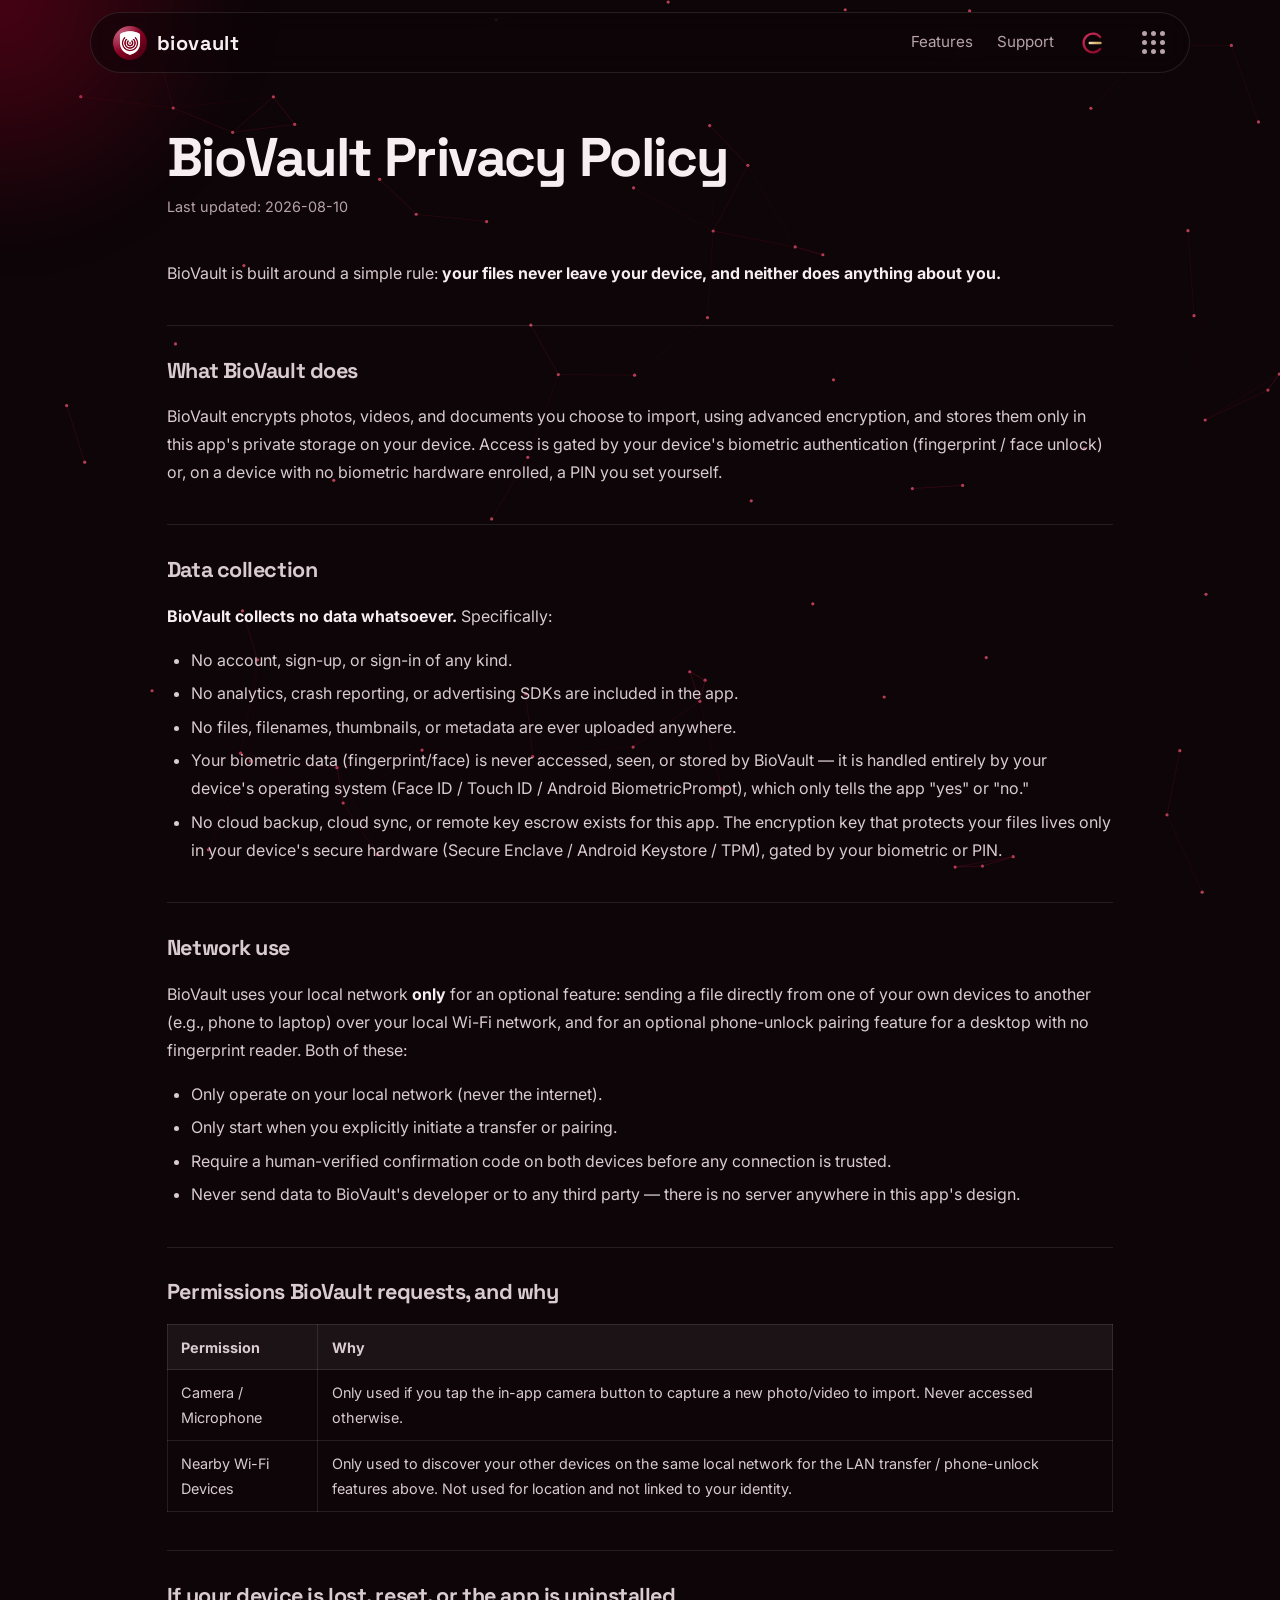
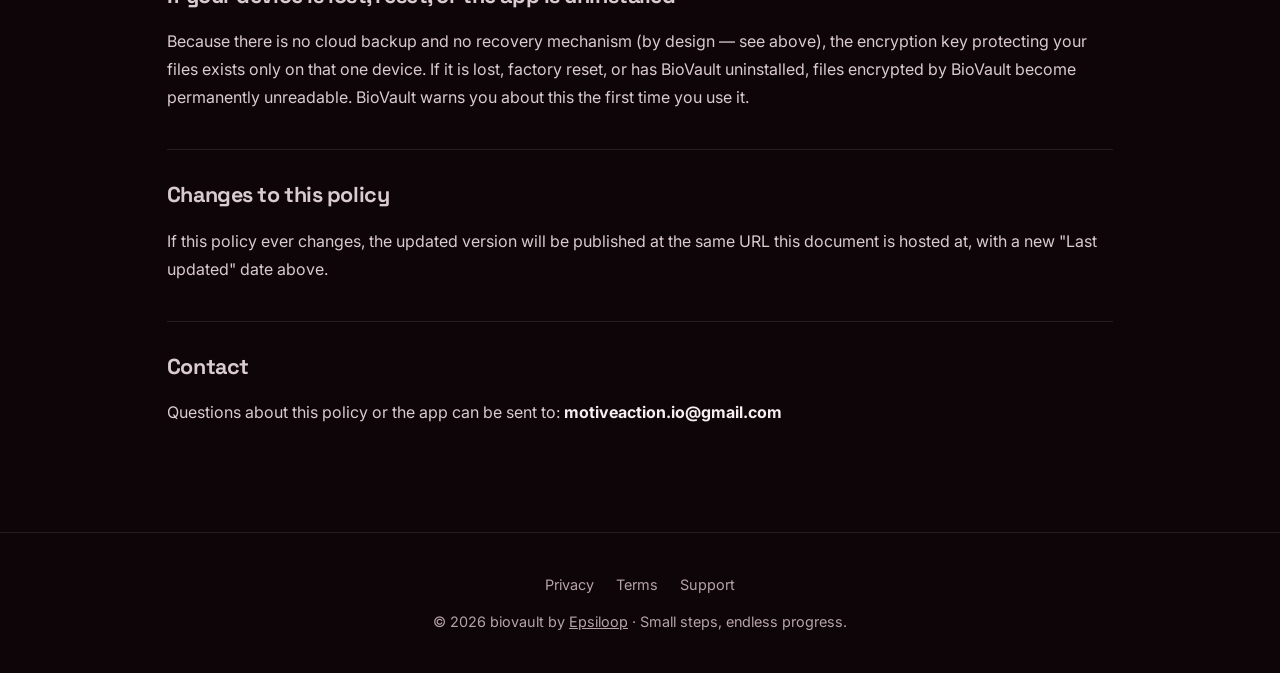
==== privacy.html @ 13a566d5 "add new project" ====
<!doctype html>
<html lang="en">
<head>
<meta charset="utf-8">
<meta name="viewport" content="width=device-width,initial-scale=1">
<title>Privacy Policy — BioVault</title>
<meta name="description" content="BioVault collects no data whatsoever.">
<meta name="theme-color" content="#800020">
<link rel="canonical" href="https://biovault.epsiloop.io/privacy.html">
<meta name="robots" content="index,follow,max-image-preview:large">
<meta property="og:type" content="website">
<meta property="og:site_name" content="BioVault">
<meta property="og:title" content="Privacy Policy — BioVault">
<meta property="og:description" content="BioVault collects no data whatsoever.">
<meta property="og:url" content="https://biovault.epsiloop.io/privacy.html">
<meta property="og:image" content="https://biovault.epsiloop.io/og-image.png">
<meta property="og:image:width" content="1200">
<meta property="og:image:height" content="630">
<meta property="og:locale" content="en_US">
<meta name="twitter:card" content="summary_large_image">
<meta name="twitter:title" content="Privacy Policy — BioVault">
<meta name="twitter:description" content="BioVault collects no data whatsoever.">
<meta name="twitter:image" content="https://biovault.epsiloop.io/og-image.png">
<link rel="manifest" href="site.webmanifest">
<link rel="icon" href="png/biovault-64.png" type="image/png">
<link rel="apple-touch-icon" href="png/biovault-180.png">
<link rel="preconnect" href="https://fonts.googleapis.com">
<link rel="preconnect" href="https://fonts.gstatic.com" crossorigin>
<link href="https://fonts.googleapis.com/css2?family=Space+Grotesk:wght@400;500;700&family=Inter:wght@400;500&display=swap" rel="stylesheet">
<link rel="stylesheet" href="style.css">
</head>
<body>
<canvas id="bg" aria-hidden="true"></canvas>
<div class="glow" aria-hidden="true"></div>

<header class="nav">
  <a class="brand" href="/"><img class="brand-ico" src="png/biovault-64.png" alt="" width="34" height="34"><span>biovault</span></a>
  <nav>
    <a href="/#features">Features</a><a href="support.html">Support</a>
    <a href="https://epsiloop.io" class="nav-logo" aria-label="Epsiloop"><img src="logo.svg" alt="Epsiloop" width="30" height="30"></a>
    <div class="apps">
      <button class="apps-btn" aria-label="Our projects" aria-haspopup="true" aria-expanded="false"><i></i><i></i><i></i><i></i><i></i><i></i><i></i><i></i><i></i></button>
      <div class="apps-menu" role="menu">
        <a href="https://motiveaction.epsiloop.io" role="menuitem"><img src="apps/motiveaction.png" alt="" width="56" height="56">Motiveaction</a>
        <a href="https://biovault.epsiloop.io" role="menuitem"><img src="apps/biovault.png" alt="" width="56" height="56">BioVault</a>
        <a href="https://fraym.epsiloop.io" role="menuitem"><img src="apps/fraym.png" alt="" width="56" height="56">Fraym</a>
      </div>
    </div>
  </nav>
</header>

<main class="legal">
  <h1 class="reveal">BioVault Privacy Policy</h1>
  <p class="meta reveal">Last updated: 2026-08-10</p>
  <div class="body">
<p>BioVault is built around a simple rule: <strong>your files never leave your device, and neither does anything about you.</strong></p>
<h2>What BioVault does</h2>
<p>BioVault encrypts photos, videos, and documents you choose to import, using advanced encryption, and stores them only in this app's private storage on your device. Access is gated by your device's biometric authentication (fingerprint / face unlock) or, on a device with no biometric hardware enrolled, a PIN you set yourself.</p>
<h2>Data collection</h2>
<p><strong>BioVault collects no data whatsoever.</strong> Specifically:</p>
<ul><li>No account, sign-up, or sign-in of any kind.</li><li>No analytics, crash reporting, or advertising SDKs are included in the app.</li><li>No files, filenames, thumbnails, or metadata are ever uploaded anywhere.</li><li>Your biometric data (fingerprint/face) is never accessed, seen, or stored by BioVault — it is handled entirely by your device's operating system (Face ID / Touch ID / Android BiometricPrompt), which only tells the app "yes" or "no."</li><li>No cloud backup, cloud sync, or remote key escrow exists for this app. The encryption key that protects your files lives only in your device's secure hardware (Secure Enclave / Android Keystore / TPM), gated by your biometric or PIN.</li></ul>
<h2>Network use</h2>
<p>BioVault uses your local network <strong>only</strong> for an optional feature: sending a file directly from one of your own devices to another (e.g., phone to laptop) over your local Wi-Fi network, and for an optional phone-unlock pairing feature for a desktop with no fingerprint reader. Both of these:</p>
<ul><li>Only operate on your local network (never the internet).</li><li>Only start when you explicitly initiate a transfer or pairing.</li><li>Require a human-verified confirmation code on both devices before any connection is trusted.</li><li>Never send data to BioVault's developer or to any third party — there is no server anywhere in this app's design.</li></ul>
<h2>Permissions BioVault requests, and why</h2>
<table><thead><tr><th>Permission</th><th>Why</th></tr></thead><tbody><tr><td>Camera / Microphone</td><td>Only used if you tap the in-app camera button to capture a new photo/video to import. Never accessed otherwise.</td></tr><tr><td>Nearby Wi-Fi Devices</td><td>Only used to discover your other devices on the same local network for the LAN transfer / phone-unlock features above. Not used for location and not linked to your identity.</td></tr></tbody></table>
<h2>If your device is lost, reset, or the app is uninstalled</h2>
<p>Because there is no cloud backup and no recovery mechanism (by design — see above), the encryption key protecting your files exists only on that one device. If it is lost, factory reset, or has BioVault uninstalled, files encrypted by BioVault become permanently unreadable. BioVault warns you about this the first time you use it.</p>
<h2>Changes to this policy</h2>
<p>If this policy ever changes, the updated version will be published at the same URL this document is hosted at, with a new "Last updated" date above.</p>
<h2>Contact</h2>
<p>Questions about this policy or the app can be sent to: <strong>motiveaction.io@gmail.com</strong></p>
  </div>
</main>

<footer>
  <div class="links"><a href="privacy.html">Privacy</a><a href="terms.html">Terms</a><a href="support.html">Support</a></div>
  © <span id="y"></span> biovault by <a href="https://epsiloop.io" style="color:inherit">Epsiloop</a> · Small steps, endless progress.
</footer>
<script src="script.js"></script>
</body>
</html>
---- style.css ----
:root{--bg:#0d0508;--burg:#800020;--burg-2:#a3153a;--pink:#ff5a7a;--text:#f6eef0;--mute:#b7a3a9;--card:rgba(255,255,255,.04);--line:rgba(255,255,255,.1)}
*{box-sizing:border-box;margin:0}
html{scroll-behavior:smooth}
body{background:var(--bg);color:var(--text);font:400 17px/1.6 Inter,system-ui,sans-serif;overflow-x:hidden}
#bg{position:fixed;inset:0;z-index:-2;width:100%;height:100%}
.glow{position:fixed;width:520px;height:520px;border-radius:50%;pointer-events:none;z-index:-1;left:0;top:0;
  background:radial-gradient(circle,rgba(128,0,32,.55),transparent 65%);transform:translate(-50%,-50%);filter:blur(30px)}
h1,h2,h3,.brand{font-family:"Space Grotesk",sans-serif}
.nav{position:fixed;top:12px;left:0;right:0;margin:0 auto;width:min(1100px,calc(100% - 24px));z-index:10;display:flex;justify-content:space-between;align-items:center;padding:8px 14px 8px 22px;
  backdrop-filter:blur(14px);background:rgba(13,5,8,.55);border:1px solid var(--line);border-radius:999px}
.brand{display:flex;align-items:center;gap:10px;color:var(--text);text-decoration:none;font-weight:700;font-size:1.25rem;letter-spacing:.02em}
.nav nav{display:flex;align-items:center;gap:24px}
.nav nav a{color:var(--mute);text-decoration:none;font-size:.95rem;transition:color .2s}
.nav nav a:hover{color:var(--text)}
.btn{display:inline-block;padding:14px 28px;border-radius:999px;background:linear-gradient(135deg,var(--burg-2),var(--burg));color:#fff!important;
  text-decoration:none;font-weight:500;box-shadow:0 8px 30px rgba(128,0,32,.45);transition:transform .2s,box-shadow .2s}
.btn:hover{transform:translateY(-2px);box-shadow:0 12px 40px rgba(163,21,58,.65)}
.btn.small{padding:8px 18px}
.btn.ghost{background:transparent;border:1px solid var(--line);box-shadow:none}
.btn.ghost:hover{border-color:var(--pink)}
.hero{min-height:100vh;display:flex;flex-direction:column;justify-content:center;padding:120px 6vw 60px;max-width:1100px;margin:auto}
.eyebrow{color:var(--pink);letter-spacing:.3em;text-transform:uppercase;font-size:.8rem;margin-bottom:20px}
h1{font-size:clamp(2.8rem,8vw,6.5rem);line-height:1.02;font-weight:700;letter-spacing:-.03em}
.grad{background:linear-gradient(100deg,var(--pink),var(--burg-2) 50%,#ffb3c1);background-size:200% auto;-webkit-background-clip:text;background-clip:text;color:transparent;animation:shine 6s linear infinite}
@keyframes shine{to{background-position:200% center}}
.lead{max-width:560px;color:var(--mute);margin:28px 0 36px;font-size:1.2rem}
.cta{display:flex;gap:14px;flex-wrap:wrap}
.dl-note{color:var(--mute);font-size:.85rem;margin-top:16px}
.scroll{position:absolute;bottom:28px;left:50%;width:22px;height:36px;border:2px solid var(--line);border-radius:12px}
.scroll::after{content:"";position:absolute;left:50%;top:6px;width:3px;height:7px;margin-left:-1.5px;background:var(--pink);border-radius:2px;animation:wheel 1.6s infinite}
@keyframes wheel{to{transform:translateY(12px);opacity:0}}
.section{max-width:1100px;margin:auto;padding:110px 6vw}
.section.center{text-align:center}
h2{font-size:clamp(1.8rem,4vw,3rem);letter-spacing:-.02em;margin-bottom:40px}
.cards{display:grid;grid-template-columns:repeat(auto-fit,minmax(280px,1fr));gap:24px}
.card{position:relative;display:block;padding:34px;border-radius:24px;border:1px solid var(--line);background:var(--card);backdrop-filter:blur(10px);
  color:var(--text);text-decoration:none;transition:border-color .3s,transform .15s ease-out;transform-style:preserve-3d;overflow:hidden}
.card::before{content:"";position:absolute;inset:0;background:radial-gradient(300px circle at var(--mx,50%) var(--my,0%),rgba(255,90,122,.18),transparent 70%);opacity:0;transition:opacity .3s}
.card:hover{border-color:var(--burg-2)}.card:hover::before{opacity:1}
.tag{font-size:.75rem;color:var(--pink);letter-spacing:.08em}
.card h3{font-size:1.9rem;margin:10px 0}
.card p{color:var(--mute)}
.arrow{display:inline-block;margin-top:22px;color:var(--pink)}
.about{font-size:1.35rem;max-width:760px;color:var(--mute)}
.about em{color:var(--text);font-style:normal;border-bottom:2px solid var(--burg-2)}
.stats{display:grid;grid-template-columns:repeat(auto-fit,minmax(200px,1fr));gap:24px;margin-top:60px}
.stats b{display:block;font:700 3.2rem "Space Grotesk",sans-serif;color:var(--pink)}
.stats small{color:var(--mute)}
footer{text-align:center;color:var(--mute);padding:40px 20px;border-top:1px solid var(--line);font-size:.9rem}
.reveal{opacity:0;transform:translateY(30px);transition:opacity .8s,transform .8s}
.reveal.in{opacity:1;transform:none}
@media(max-width:600px){.nav nav>a:not(.btn){display:none}.scroll{display:none}}
@media(prefers-reduced-motion:reduce){*{animation:none!important;transition:none!important}.reveal{opacity:1;transform:none}}

/* --- product sub-site additions --- */
.nav nav a.active{color:var(--text)}
.hero.compact{min-height:78vh}
.hero h1.product{font-size:clamp(2.6rem,7vw,5.2rem)}
.feat{display:block;cursor:default}
.feat .ico{display:grid;place-items:center;width:56px;height:56px;border-radius:16px;margin-bottom:16px;background:linear-gradient(135deg,rgba(255,90,122,.16),rgba(128,0,32,.28));border:1px solid rgba(255,90,122,.28);box-shadow:0 8px 24px rgba(128,0,32,.35),inset 0 1px 0 rgba(255,255,255,.1);transition:transform .25s}
.feat .ico svg{width:30px;height:30px}
.feat:hover .ico{transform:translateY(-3px) scale(1.06)}
.feat h3{font-size:1.25rem;margin:0 0 8px}
.feat p{color:var(--mute);font-size:.98rem}
.legal{max-width:1100px;margin:auto;padding:130px 6vw 90px}
.legal h1{font-size:clamp(2.2rem,5vw,3.4rem);margin-bottom:10px}
.legal .meta{color:var(--mute);font-size:.9rem;margin-bottom:40px}
.legal .body{color:#d9cbcf;font-size:1rem;line-height:1.75}
.legal .body p{margin-bottom:1rem}
.legal .body h2{font-size:1.35rem;margin:2.4rem 0 .8rem;padding-top:1.6rem;border-top:1px solid var(--line)}
.legal .body h3{font-size:1.08rem;font-family:"Space Grotesk",sans-serif;margin:1.5rem 0 .5rem;color:var(--text)}
.legal .body ul,.legal .body ol{padding-left:1.5rem;margin-bottom:1rem}
.legal .body li{margin-bottom:.35rem}
.legal .body a{color:var(--pink)}
.legal .body strong{color:var(--text)}
.legal .body code{background:var(--card);border:1px solid var(--line);border-radius:6px;padding:1px 6px;font-size:.9em}
.legal .body address{font-style:normal;background:var(--card);border:1px solid var(--line);border-radius:14px;padding:1rem 1.25rem;margin-bottom:1rem;line-height:1.9}
.legal .body table{width:100%;border-collapse:collapse;margin-bottom:1.25rem;font-size:.9rem;display:block;overflow-x:auto}
.legal .body th{text-align:left;background:rgba(255,255,255,.06);padding:.6rem .85rem;border:1px solid var(--line)}
.legal .body td{padding:.6rem .85rem;border:1px solid var(--line);vertical-align:top}
.del-form{margin:2rem 0;padding:1.5rem;border:1px solid var(--line);border-radius:20px;background:var(--card)}
.del-form label{display:block;font-size:.8rem;color:var(--mute);margin-bottom:6px}
.del-form input{width:100%;margin-bottom:16px;padding:12px 14px;border-radius:12px;border:1px solid var(--line);background:rgba(255,255,255,.05);color:var(--text);font:inherit}
.del-form input:focus{outline:none;border-color:var(--pink)}
.del-form button{border:0;cursor:pointer;padding:12px 24px;border-radius:999px;background:#c62839;color:#fff;font:500 1rem Inter,sans-serif}
.del-form button:hover{background:#e0303f}
footer .links{display:flex;gap:22px;justify-content:center;flex-wrap:wrap;margin-bottom:14px}
footer .links a{color:var(--mute);text-decoration:none}
footer .links a:hover{color:var(--pink)}

/* --- BioVault app icon --- */
.brand-ico{border-radius:50%}
.hero-ico{width:88px;height:88px;border-radius:50%;margin-bottom:22px;box-shadow:0 10px 40px rgba(124,58,237,.45)}

/* --- apps menu + product icons --- */
.apps{position:relative}
.apps-btn{display:grid;grid-template-columns:repeat(3,5px);gap:4px;padding:10px;border-radius:50%;border:0;background:transparent;cursor:pointer;transition:background .2s}
.apps-btn:hover,.apps-btn[aria-expanded=true]{background:rgba(255,255,255,.08)}
.apps-btn i{width:5px;height:5px;border-radius:50%;background:var(--mute)}
.apps-menu{position:absolute;right:0;top:calc(100% + 14px);width:280px;padding:16px;border-radius:20px;border:1px solid var(--line);
  background:rgba(20,8,12,.96);backdrop-filter:blur(14px);box-shadow:0 20px 60px rgba(0,0,0,.6);
  display:none;grid-template-columns:repeat(2,1fr);gap:6px}
.apps-menu.open{display:grid}
.apps-menu a{display:flex;flex-direction:column;align-items:center;gap:8px;padding:14px 8px;border-radius:14px;color:var(--text)!important;text-decoration:none;font-size:.9rem;transition:background .2s}
.apps-menu a:hover{background:rgba(255,255,255,.07)}
.apps-menu img,.card .app-ico{width:56px;height:56px;border-radius:50%;display:block}
.nav-logo{display:flex;align-items:center}.nav-logo img{display:block}
@media(max-width:600px){
  .nav{padding:6px 10px 6px 16px;top:8px;width:calc(100% - 16px)}
  .nav nav{gap:10px}
  .nav nav>a.nav-logo{display:flex}
  .apps{position:static}
  .apps-menu{position:absolute;left:0;right:0;width:auto;top:calc(100% + 8px)}
}

.feat h3 .soon{display:inline-block;margin-left:8px;padding:2px 10px;border-radius:999px;font:600 .68rem Inter,sans-serif;font-style:normal;letter-spacing:.08em;text-transform:uppercase;vertical-align:middle;color:var(--pink);border:1px solid rgba(255,90,122,.4);background:rgba(255,90,122,.1)}
.feat.small p{font-size:.88rem}

.store{display:inline-flex;align-items:center;gap:12px;padding:10px 22px 10px 18px;border-radius:14px;color:#fff!important;text-decoration:none;
  background:linear-gradient(160deg,rgba(255,255,255,.1),rgba(255,255,255,.03)),#150a0e;border:1px solid rgba(255,255,255,.16);
  box-shadow:0 8px 24px rgba(0,0,0,.4),inset 0 1px 0 rgba(255,255,255,.12);backdrop-filter:blur(10px);transition:transform .2s,border-color .2s,box-shadow .2s}
.store:hover{transform:translateY(-2px);border-color:var(--pink);box-shadow:0 12px 32px rgba(163,21,58,.5),inset 0 1px 0 rgba(255,255,255,.18)}
.store svg{width:28px;height:28px;flex:none}
.store span{display:flex;flex-direction:column;text-align:left;line-height:1.1}
.store small{font-size:.68rem;opacity:.7;letter-spacing:.02em}
.store b{font-size:1.1rem;font-weight:600}


/* --- download buttons: fixed-size button; version list drops down as an overlay (no layout shift) --- */
.cta{align-items:flex-start}
.dl{position:relative;width:230px;color:#fff;cursor:pointer;outline:none;z-index:1}
.dl:hover,.dl:focus-within,.dl.open{z-index:20}
.dl-head{position:relative;display:flex;align-items:center;gap:12px;padding:12px 16px 12px 18px;border-radius:16px;
  background:linear-gradient(160deg,rgba(255,255,255,.1),rgba(255,255,255,.03)),#150a0e;border:1px solid rgba(255,255,255,.16);
  box-shadow:0 8px 24px rgba(0,0,0,.4),inset 0 1px 0 rgba(255,255,255,.12);backdrop-filter:blur(10px);
  transition:border-color .3s,box-shadow .4s,border-radius .3s .1s}
.dl:hover .dl-head,.dl:focus-within .dl-head,.dl.open .dl-head{border-color:var(--pink);border-radius:16px 16px 0 0;transition-delay:0s;
  box-shadow:0 12px 30px rgba(163,21,58,.45),inset 0 1px 0 rgba(255,255,255,.18)}
.dl-head>svg{width:28px;height:28px;flex:none;transition:transform .4s cubic-bezier(.2,.8,.2,1)}
.dl-head>span{display:flex;flex-direction:column;line-height:1.1;flex:1}
.dl-head small{font-size:.68rem;opacity:.7}
.dl-head b{font-size:1.1rem;font-weight:600}
.chev{width:8px;height:8px;border-right:2px solid var(--mute);border-bottom:2px solid var(--mute);transform:translateY(-2px) rotate(45deg);transition:transform .4s cubic-bezier(.2,.8,.2,1),border-color .3s}
.dl:hover .chev,.dl:focus-within .chev,.dl.open .chev{transform:translateY(2px) rotate(225deg);border-color:var(--pink)}
.dl:hover .dl-head>svg,.dl:focus-within .dl-head>svg,.dl.open .dl-head>svg{transform:translateY(-2px) scale(1.1)}
.dl-opts{position:absolute;left:0;right:0;top:100%;display:grid;grid-template-rows:0fr;pointer-events:none;
  background:#150a0e;border-radius:0 0 16px 16px;box-shadow:0 24px 50px rgba(0,0,0,.6);transition:grid-template-rows .45s cubic-bezier(.2,.8,.2,1)}
.dl:hover .dl-opts,.dl:focus-within .dl-opts,.dl.open .dl-opts{grid-template-rows:1fr;pointer-events:auto}
.dl-opts>div{min-height:0;overflow:hidden;padding:0 10px;display:flex;flex-direction:column;gap:6px;border:1px solid transparent;border-top:0;border-radius:0 0 16px 16px;
  transition:padding .45s,border-color .3s}
.dl:hover .dl-opts>div,.dl:focus-within .dl-opts>div,.dl.open .dl-opts>div{padding:10px 10px 12px;border-color:var(--pink)}
.dl-opts a{display:flex;align-items:center;gap:10px;padding:10px 12px;border-radius:12px;color:var(--text)!important;text-decoration:none;
  background:rgba(255,255,255,.05);opacity:0;transform:translateY(-8px);transition:opacity .35s,transform .35s,background .2s}
.dl:hover .dl-opts a,.dl:focus-within .dl-opts a,.dl.open .dl-opts a{opacity:1;transform:none}
.dl:hover .dl-opts a:nth-child(2),.dl:focus-within .dl-opts a:nth-child(2),.dl.open .dl-opts a:nth-child(2){transition-delay:.07s}
.dl-opts a:hover,.dl-opts a:focus-visible{background:linear-gradient(135deg,var(--burg-2),var(--burg));outline:none}
.dl-opts a span{display:flex;flex-direction:column;flex:1;line-height:1.2}
.dl-opts a b{font-size:.95rem;font-weight:600}
.dl-opts a small{font-size:.7rem;opacity:.65}
.dl-opts a em{font-style:normal;font-size:.72rem;opacity:.65}
.dl-opts a svg{width:18px;height:18px;flex:none;transition:transform .25s}
.dl-opts a:hover svg{transform:translateY(2px)}
@media(max-width:600px){.dl{width:100%}}
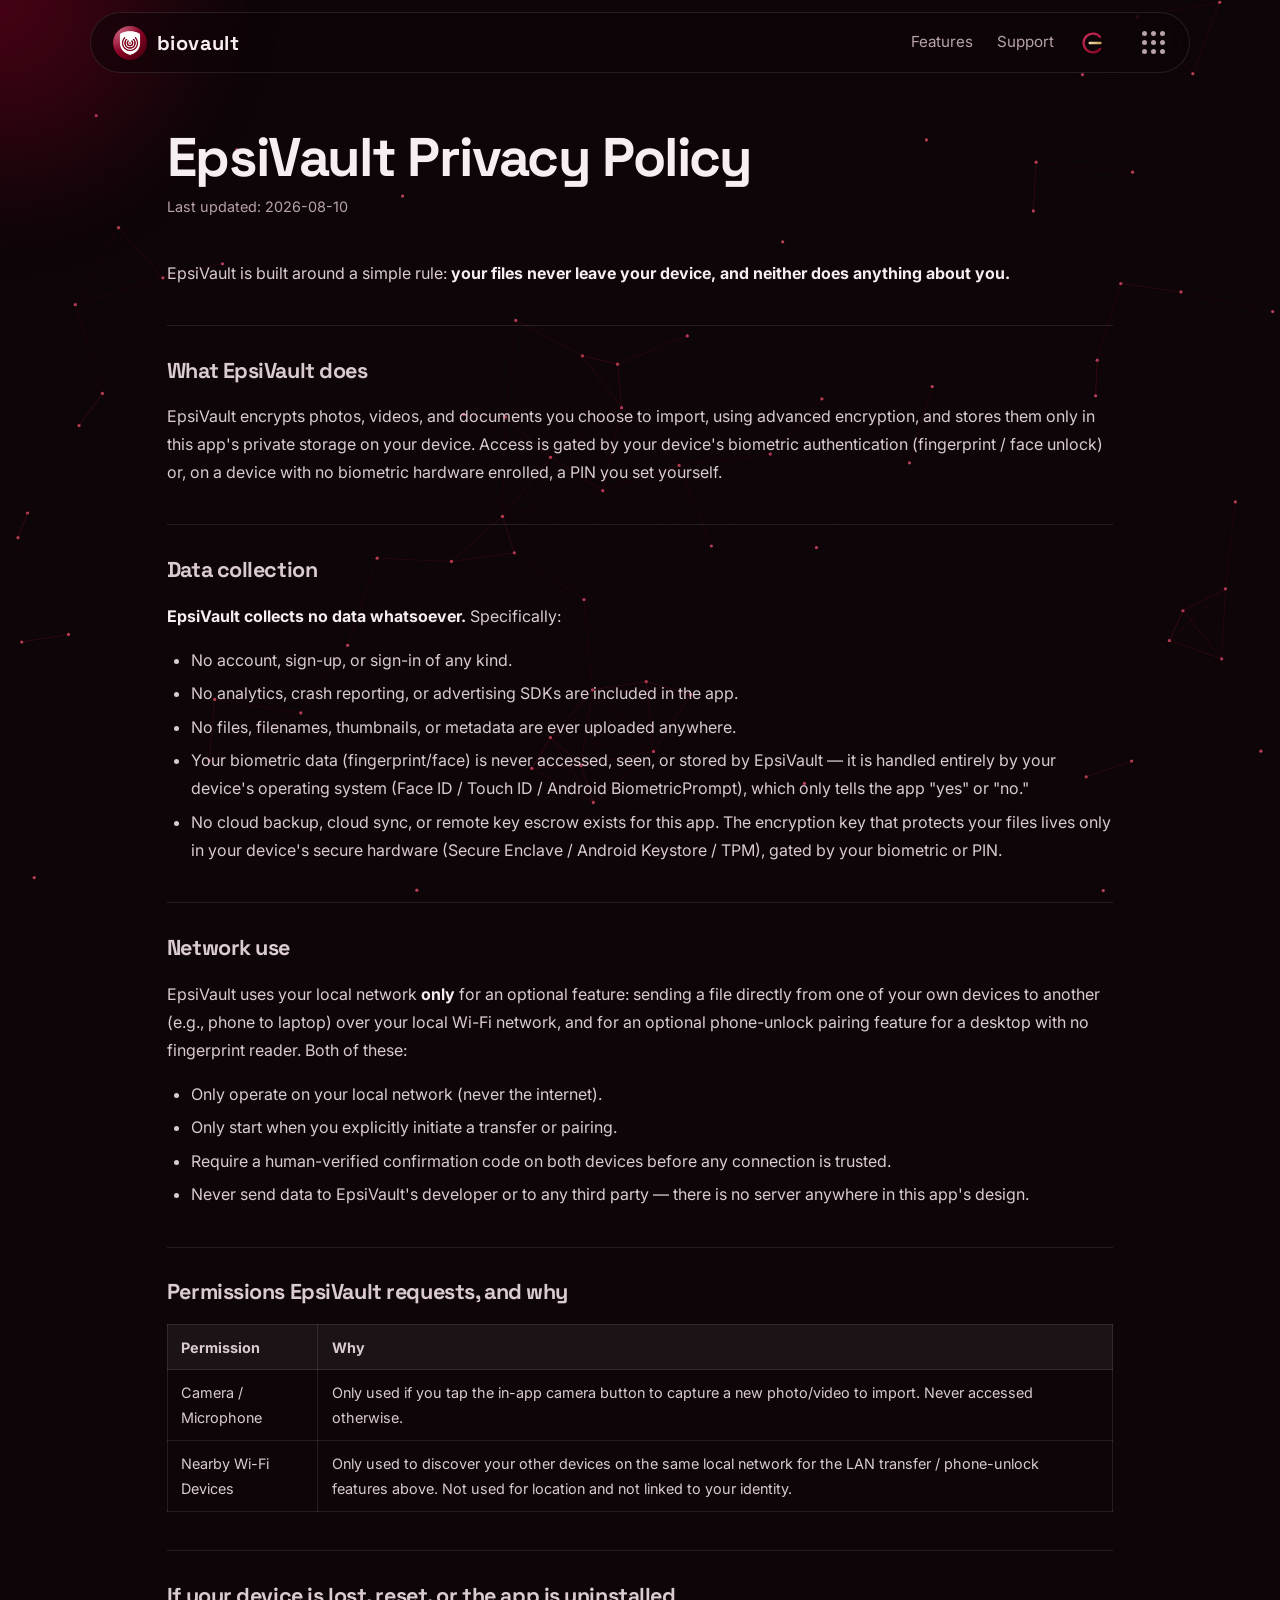
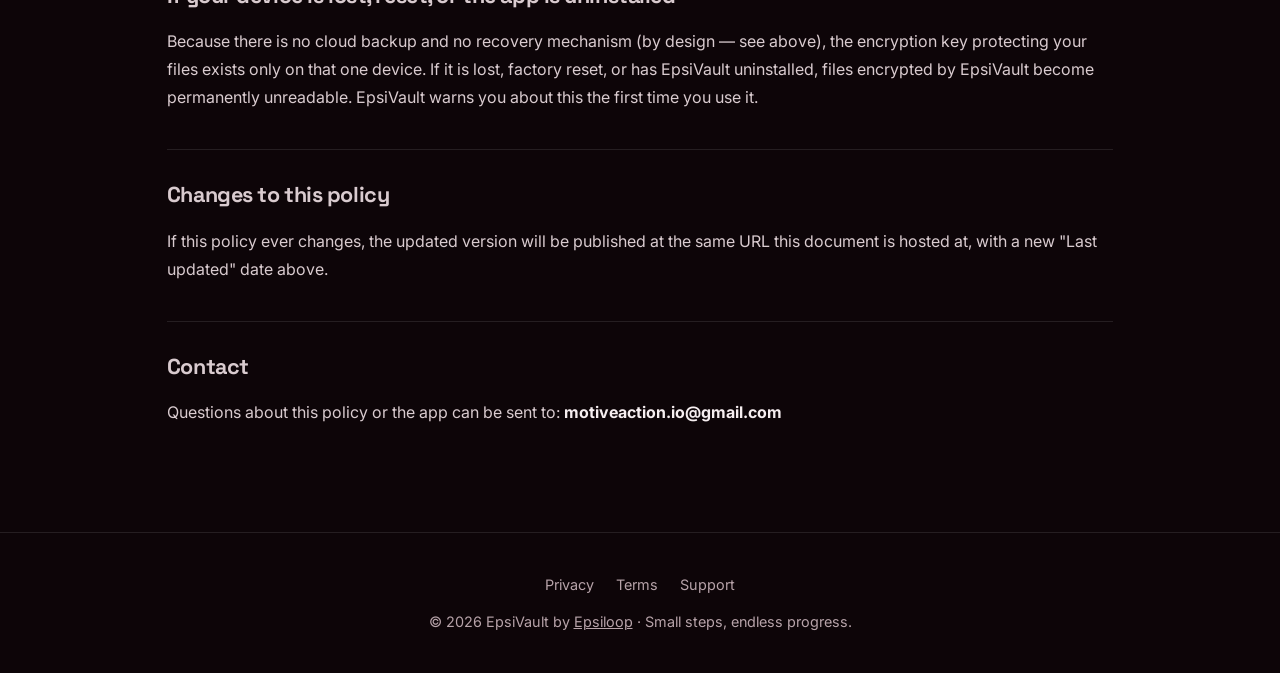
==== commit 0a682d3d: "renmae project" ====
--- a/privacy.html
+++ b/privacy.html
@@ -3,23 +3,23 @@
 <head>
 <meta charset="utf-8">
 <meta name="viewport" content="width=device-width,initial-scale=1">
-<title>Privacy Policy — BioVault</title>
-<meta name="description" content="BioVault collects no data whatsoever.">
+<title>Privacy Policy — EpsiVault</title>
+<meta name="description" content="EpsiVault collects no data whatsoever.">
 <meta name="theme-color" content="#800020">
 <link rel="canonical" href="https://biovault.epsiloop.io/privacy.html">
 <meta name="robots" content="index,follow,max-image-preview:large">
 <meta property="og:type" content="website">
-<meta property="og:site_name" content="BioVault">
-<meta property="og:title" content="Privacy Policy — BioVault">
-<meta property="og:description" content="BioVault collects no data whatsoever.">
+<meta property="og:site_name" content="EpsiVault">
+<meta property="og:title" content="Privacy Policy — EpsiVault">
+<meta property="og:description" content="EpsiVault collects no data whatsoever.">
 <meta property="og:url" content="https://biovault.epsiloop.io/privacy.html">
 <meta property="og:image" content="https://biovault.epsiloop.io/og-image.png">
 <meta property="og:image:width" content="1200">
 <meta property="og:image:height" content="630">
 <meta property="og:locale" content="en_US">
 <meta name="twitter:card" content="summary_large_image">
-<meta name="twitter:title" content="Privacy Policy — BioVault">
-<meta name="twitter:description" content="BioVault collects no data whatsoever.">
+<meta name="twitter:title" content="Privacy Policy — EpsiVault">
+<meta name="twitter:description" content="EpsiVault collects no data whatsoever.">
 <meta name="twitter:image" content="https://biovault.epsiloop.io/og-image.png">
 <link rel="manifest" href="site.webmanifest">
 <link rel="icon" href="png/biovault-64.png" type="image/png">
@@ -42,7 +42,7 @@
       <button class="apps-btn" aria-label="Our projects" aria-haspopup="true" aria-expanded="false"><i></i><i></i><i></i><i></i><i></i><i></i><i></i><i></i><i></i></button>
       <div class="apps-menu" role="menu">
         <a href="https://motiveaction.epsiloop.io" role="menuitem"><img src="apps/motiveaction.png" alt="" width="56" height="56">Motiveaction</a>
-        <a href="https://biovault.epsiloop.io" role="menuitem"><img src="apps/biovault.png" alt="" width="56" height="56">BioVault</a>
+        <a href="https://biovault.epsiloop.io" role="menuitem"><img src="apps/biovault.png" alt="" width="56" height="56">EpsiVault</a>
         <a href="https://fraym.epsiloop.io" role="menuitem"><img src="apps/fraym.png" alt="" width="56" height="56">Fraym</a>
       </div>
     </div>
@@ -50,22 +50,22 @@
 </header>
 
 <main class="legal">
-  <h1 class="reveal">BioVault Privacy Policy</h1>
+  <h1 class="reveal">EpsiVault Privacy Policy</h1>
   <p class="meta reveal">Last updated: 2026-08-10</p>
   <div class="body">
-<p>BioVault is built around a simple rule: <strong>your files never leave your device, and neither does anything about you.</strong></p>
-<h2>What BioVault does</h2>
-<p>BioVault encrypts photos, videos, and documents you choose to import, using advanced encryption, and stores them only in this app's private storage on your device. Access is gated by your device's biometric authentication (fingerprint / face unlock) or, on a device with no biometric hardware enrolled, a PIN you set yourself.</p>
+<p>EpsiVault is built around a simple rule: <strong>your files never leave your device, and neither does anything about you.</strong></p>
+<h2>What EpsiVault does</h2>
+<p>EpsiVault encrypts photos, videos, and documents you choose to import, using advanced encryption, and stores them only in this app's private storage on your device. Access is gated by your device's biometric authentication (fingerprint / face unlock) or, on a device with no biometric hardware enrolled, a PIN you set yourself.</p>
 <h2>Data collection</h2>
-<p><strong>BioVault collects no data whatsoever.</strong> Specifically:</p>
-<ul><li>No account, sign-up, or sign-in of any kind.</li><li>No analytics, crash reporting, or advertising SDKs are included in the app.</li><li>No files, filenames, thumbnails, or metadata are ever uploaded anywhere.</li><li>Your biometric data (fingerprint/face) is never accessed, seen, or stored by BioVault — it is handled entirely by your device's operating system (Face ID / Touch ID / Android BiometricPrompt), which only tells the app "yes" or "no."</li><li>No cloud backup, cloud sync, or remote key escrow exists for this app. The encryption key that protects your files lives only in your device's secure hardware (Secure Enclave / Android Keystore / TPM), gated by your biometric or PIN.</li></ul>
+<p><strong>EpsiVault collects no data whatsoever.</strong> Specifically:</p>
+<ul><li>No account, sign-up, or sign-in of any kind.</li><li>No analytics, crash reporting, or advertising SDKs are included in the app.</li><li>No files, filenames, thumbnails, or metadata are ever uploaded anywhere.</li><li>Your biometric data (fingerprint/face) is never accessed, seen, or stored by EpsiVault — it is handled entirely by your device's operating system (Face ID / Touch ID / Android BiometricPrompt), which only tells the app "yes" or "no."</li><li>No cloud backup, cloud sync, or remote key escrow exists for this app. The encryption key that protects your files lives only in your device's secure hardware (Secure Enclave / Android Keystore / TPM), gated by your biometric or PIN.</li></ul>
 <h2>Network use</h2>
-<p>BioVault uses your local network <strong>only</strong> for an optional feature: sending a file directly from one of your own devices to another (e.g., phone to laptop) over your local Wi-Fi network, and for an optional phone-unlock pairing feature for a desktop with no fingerprint reader. Both of these:</p>
-<ul><li>Only operate on your local network (never the internet).</li><li>Only start when you explicitly initiate a transfer or pairing.</li><li>Require a human-verified confirmation code on both devices before any connection is trusted.</li><li>Never send data to BioVault's developer or to any third party — there is no server anywhere in this app's design.</li></ul>
-<h2>Permissions BioVault requests, and why</h2>
+<p>EpsiVault uses your local network <strong>only</strong> for an optional feature: sending a file directly from one of your own devices to another (e.g., phone to laptop) over your local Wi-Fi network, and for an optional phone-unlock pairing feature for a desktop with no fingerprint reader. Both of these:</p>
+<ul><li>Only operate on your local network (never the internet).</li><li>Only start when you explicitly initiate a transfer or pairing.</li><li>Require a human-verified confirmation code on both devices before any connection is trusted.</li><li>Never send data to EpsiVault's developer or to any third party — there is no server anywhere in this app's design.</li></ul>
+<h2>Permissions EpsiVault requests, and why</h2>
 <table><thead><tr><th>Permission</th><th>Why</th></tr></thead><tbody><tr><td>Camera / Microphone</td><td>Only used if you tap the in-app camera button to capture a new photo/video to import. Never accessed otherwise.</td></tr><tr><td>Nearby Wi-Fi Devices</td><td>Only used to discover your other devices on the same local network for the LAN transfer / phone-unlock features above. Not used for location and not linked to your identity.</td></tr></tbody></table>
 <h2>If your device is lost, reset, or the app is uninstalled</h2>
-<p>Because there is no cloud backup and no recovery mechanism (by design — see above), the encryption key protecting your files exists only on that one device. If it is lost, factory reset, or has BioVault uninstalled, files encrypted by BioVault become permanently unreadable. BioVault warns you about this the first time you use it.</p>
+<p>Because there is no cloud backup and no recovery mechanism (by design — see above), the encryption key protecting your files exists only on that one device. If it is lost, factory reset, or has EpsiVault uninstalled, files encrypted by EpsiVault become permanently unreadable. EpsiVault warns you about this the first time you use it.</p>
 <h2>Changes to this policy</h2>
 <p>If this policy ever changes, the updated version will be published at the same URL this document is hosted at, with a new "Last updated" date above.</p>
 <h2>Contact</h2>
@@ -75,7 +75,7 @@
 
 <footer>
   <div class="links"><a href="privacy.html">Privacy</a><a href="terms.html">Terms</a><a href="support.html">Support</a></div>
-  © <span id="y"></span> biovault by <a href="https://epsiloop.io" style="color:inherit">Epsiloop</a> · Small steps, endless progress.
+  © <span id="y"></span> EpsiVault by <a href="https://epsiloop.io" style="color:inherit">Epsiloop</a> · Small steps, endless progress.
 </footer>
 <script src="script.js"></script>
 </body>
--- a/style.css
+++ b/style.css
@@ -88,7 +88,7 @@
 footer .links a{color:var(--mute);text-decoration:none}
 footer .links a:hover{color:var(--pink)}
 
-/* --- BioVault app icon --- */
+/* --- EpsiVault app icon --- */
 .brand-ico{border-radius:50%}
 .hero-ico{width:88px;height:88px;border-radius:50%;margin-bottom:22px;box-shadow:0 10px 40px rgba(124,58,237,.45)}
 
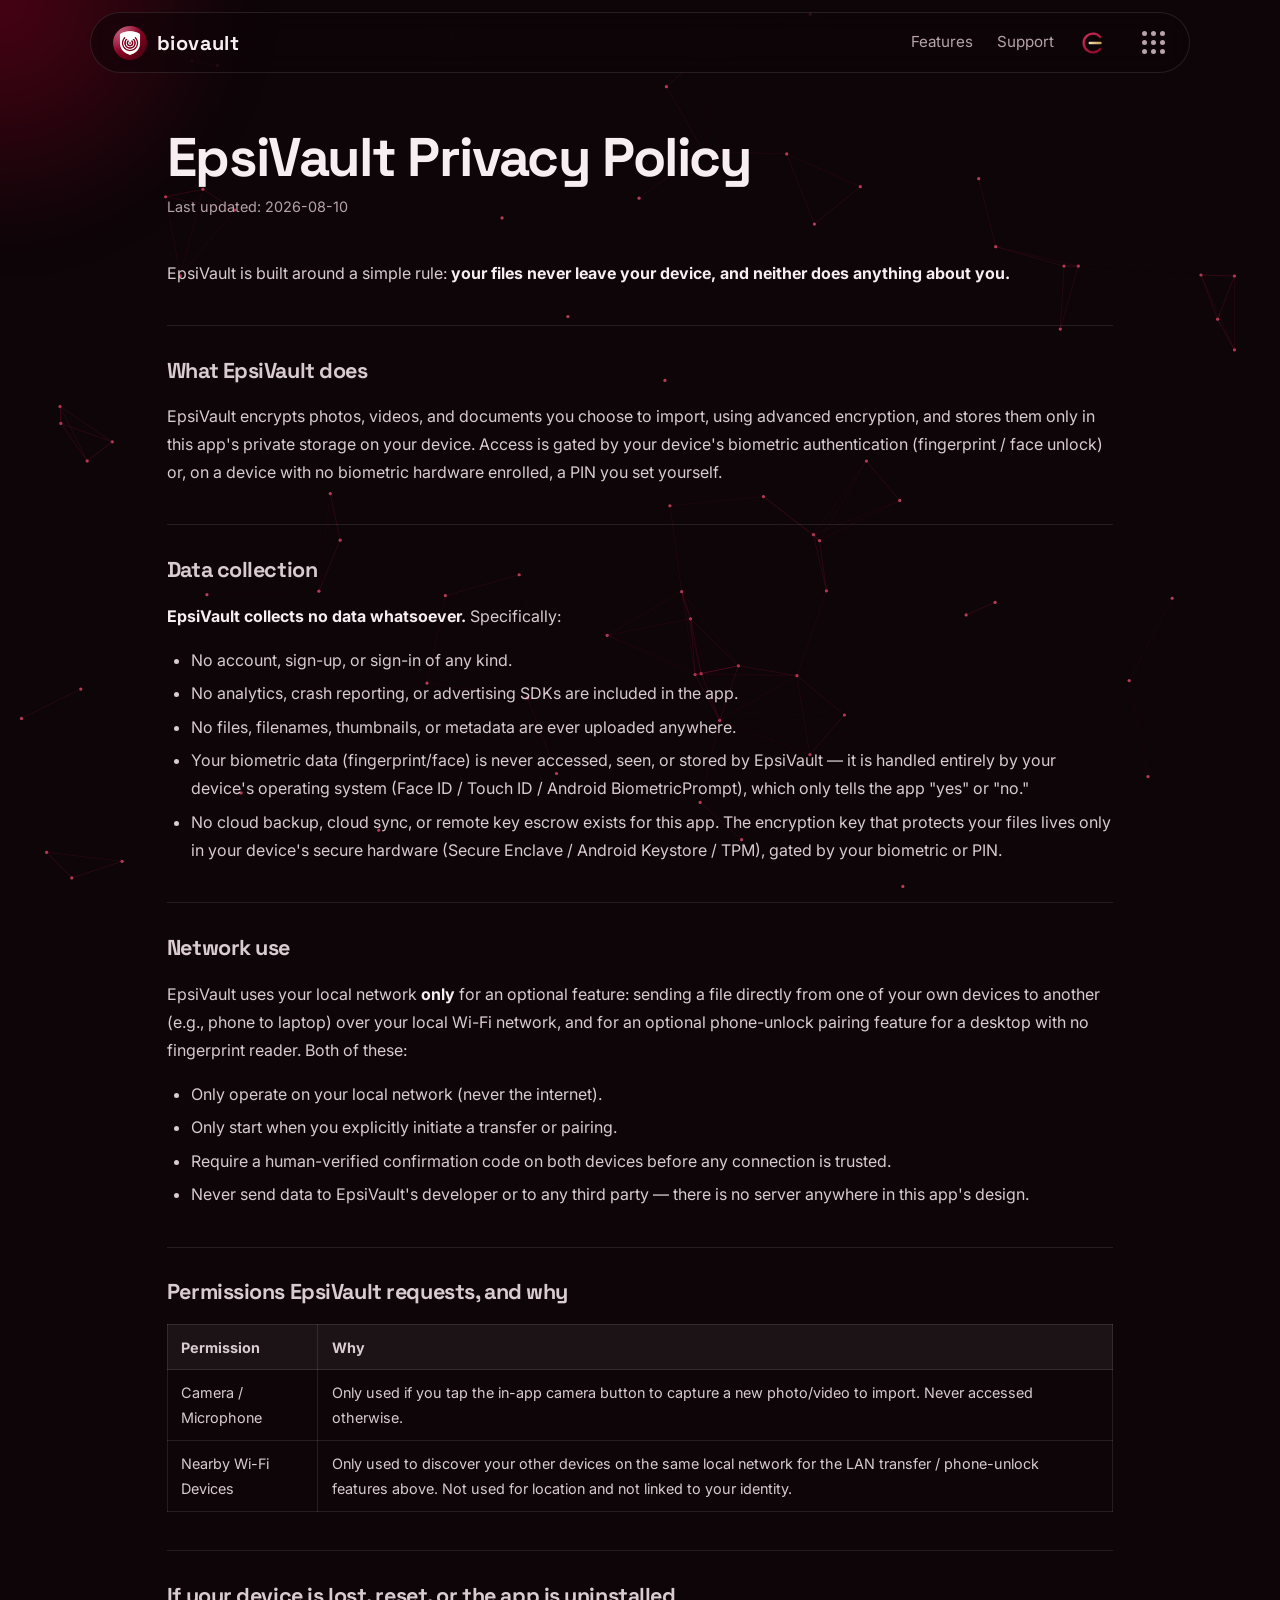
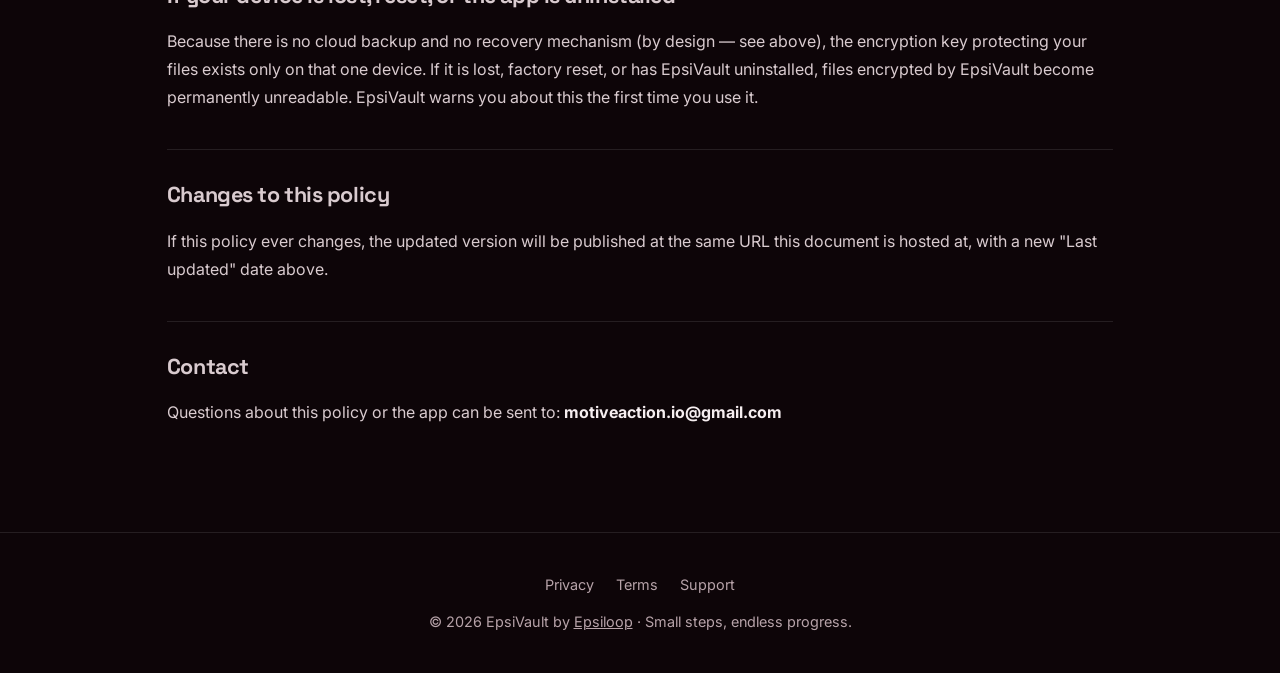
==== commit 398bbb0d: "rename project to epsivault" ====
--- a/privacy.html
+++ b/privacy.html
@@ -6,21 +6,21 @@
 <title>Privacy Policy — EpsiVault</title>
 <meta name="description" content="EpsiVault collects no data whatsoever.">
 <meta name="theme-color" content="#800020">
-<link rel="canonical" href="https://biovault.epsiloop.io/privacy.html">
+<link rel="canonical" href="https://epsivalut.epsiloop.io/privacy.html">
 <meta name="robots" content="index,follow,max-image-preview:large">
 <meta property="og:type" content="website">
 <meta property="og:site_name" content="EpsiVault">
 <meta property="og:title" content="Privacy Policy — EpsiVault">
 <meta property="og:description" content="EpsiVault collects no data whatsoever.">
-<meta property="og:url" content="https://biovault.epsiloop.io/privacy.html">
-<meta property="og:image" content="https://biovault.epsiloop.io/og-image.png">
+<meta property="og:url" content="https://epsivalut.epsiloop.io/privacy.html">
+<meta property="og:image" content="https://epsivalut.epsiloop.io/og-image.png">
 <meta property="og:image:width" content="1200">
 <meta property="og:image:height" content="630">
 <meta property="og:locale" content="en_US">
 <meta name="twitter:card" content="summary_large_image">
 <meta name="twitter:title" content="Privacy Policy — EpsiVault">
 <meta name="twitter:description" content="EpsiVault collects no data whatsoever.">
-<meta name="twitter:image" content="https://biovault.epsiloop.io/og-image.png">
+<meta name="twitter:image" content="https://epsivalut.epsiloop.io/og-image.png">
 <link rel="manifest" href="site.webmanifest">
 <link rel="icon" href="png/biovault-64.png" type="image/png">
 <link rel="apple-touch-icon" href="png/biovault-180.png">
@@ -42,7 +42,7 @@
       <button class="apps-btn" aria-label="Our projects" aria-haspopup="true" aria-expanded="false"><i></i><i></i><i></i><i></i><i></i><i></i><i></i><i></i><i></i></button>
       <div class="apps-menu" role="menu">
         <a href="https://motiveaction.epsiloop.io" role="menuitem"><img src="apps/motiveaction.png" alt="" width="56" height="56">Motiveaction</a>
-        <a href="https://biovault.epsiloop.io" role="menuitem"><img src="apps/biovault.png" alt="" width="56" height="56">EpsiVault</a>
+        <a href="https://epsivalut.epsiloop.io" role="menuitem"><img src="apps/biovault.png" alt="" width="56" height="56">EpsiVault</a>
         <a href="https://fraym.epsiloop.io" role="menuitem"><img src="apps/fraym.png" alt="" width="56" height="56">Fraym</a>
       </div>
     </div>
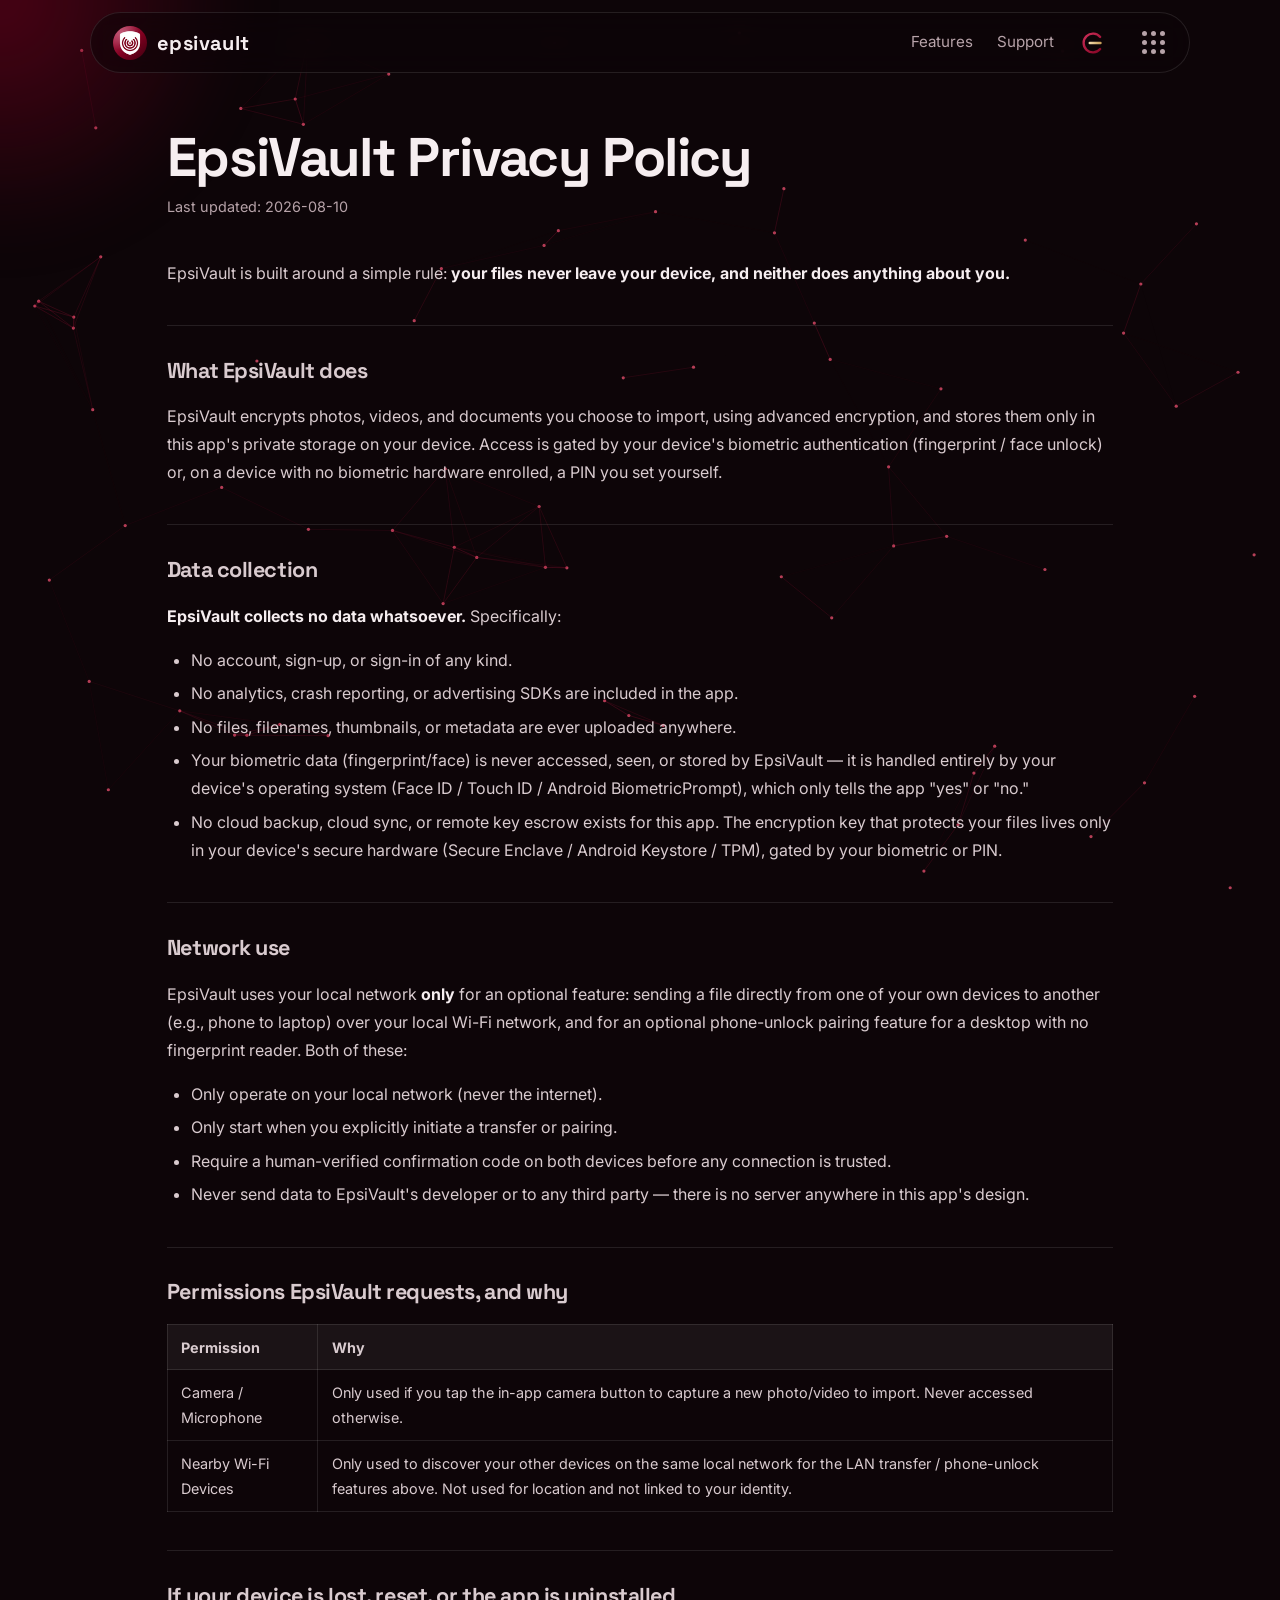
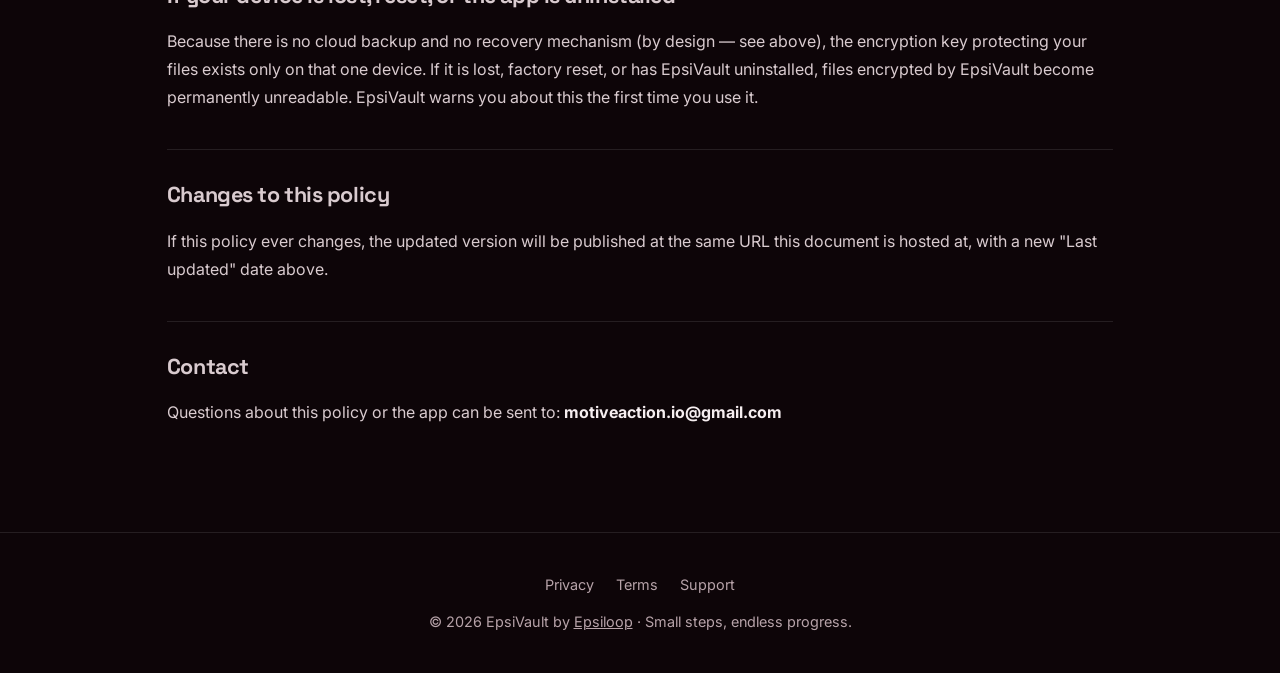
==== commit 8a998fcb: "finalize naming" ====
--- a/privacy.html
+++ b/privacy.html
@@ -22,8 +22,8 @@
 <meta name="twitter:description" content="EpsiVault collects no data whatsoever.">
 <meta name="twitter:image" content="https://epsivalut.epsiloop.io/og-image.png">
 <link rel="manifest" href="site.webmanifest">
-<link rel="icon" href="png/biovault-64.png" type="image/png">
-<link rel="apple-touch-icon" href="png/biovault-180.png">
+<link rel="icon" href="png/epsivault-64.png" type="image/png">
+<link rel="apple-touch-icon" href="png/epsivault-180.png">
 <link rel="preconnect" href="https://fonts.googleapis.com">
 <link rel="preconnect" href="https://fonts.gstatic.com" crossorigin>
 <link href="https://fonts.googleapis.com/css2?family=Space+Grotesk:wght@400;500;700&family=Inter:wght@400;500&display=swap" rel="stylesheet">
@@ -34,7 +34,7 @@
 <div class="glow" aria-hidden="true"></div>
 
 <header class="nav">
-  <a class="brand" href="/"><img class="brand-ico" src="png/biovault-64.png" alt="" width="34" height="34"><span>biovault</span></a>
+  <a class="brand" href="/"><img class="brand-ico" src="png/epsivault-64.png" alt="" width="34" height="34"><span>epsivault</span></a>
   <nav>
     <a href="/#features">Features</a><a href="support.html">Support</a>
     <a href="https://epsiloop.io" class="nav-logo" aria-label="Epsiloop"><img src="logo.svg" alt="Epsiloop" width="30" height="30"></a>
@@ -42,7 +42,7 @@
       <button class="apps-btn" aria-label="Our projects" aria-haspopup="true" aria-expanded="false"><i></i><i></i><i></i><i></i><i></i><i></i><i></i><i></i><i></i></button>
       <div class="apps-menu" role="menu">
         <a href="https://motiveaction.epsiloop.io" role="menuitem"><img src="apps/motiveaction.png" alt="" width="56" height="56">Motiveaction</a>
-        <a href="https://epsivalut.epsiloop.io" role="menuitem"><img src="apps/biovault.png" alt="" width="56" height="56">EpsiVault</a>
+        <a href="https://epsivalut.epsiloop.io" role="menuitem"><img src="apps/epsivault.png" alt="" width="56" height="56">EpsiVault</a>
         <a href="https://fraym.epsiloop.io" role="menuitem"><img src="apps/fraym.png" alt="" width="56" height="56">Fraym</a>
       </div>
     </div>
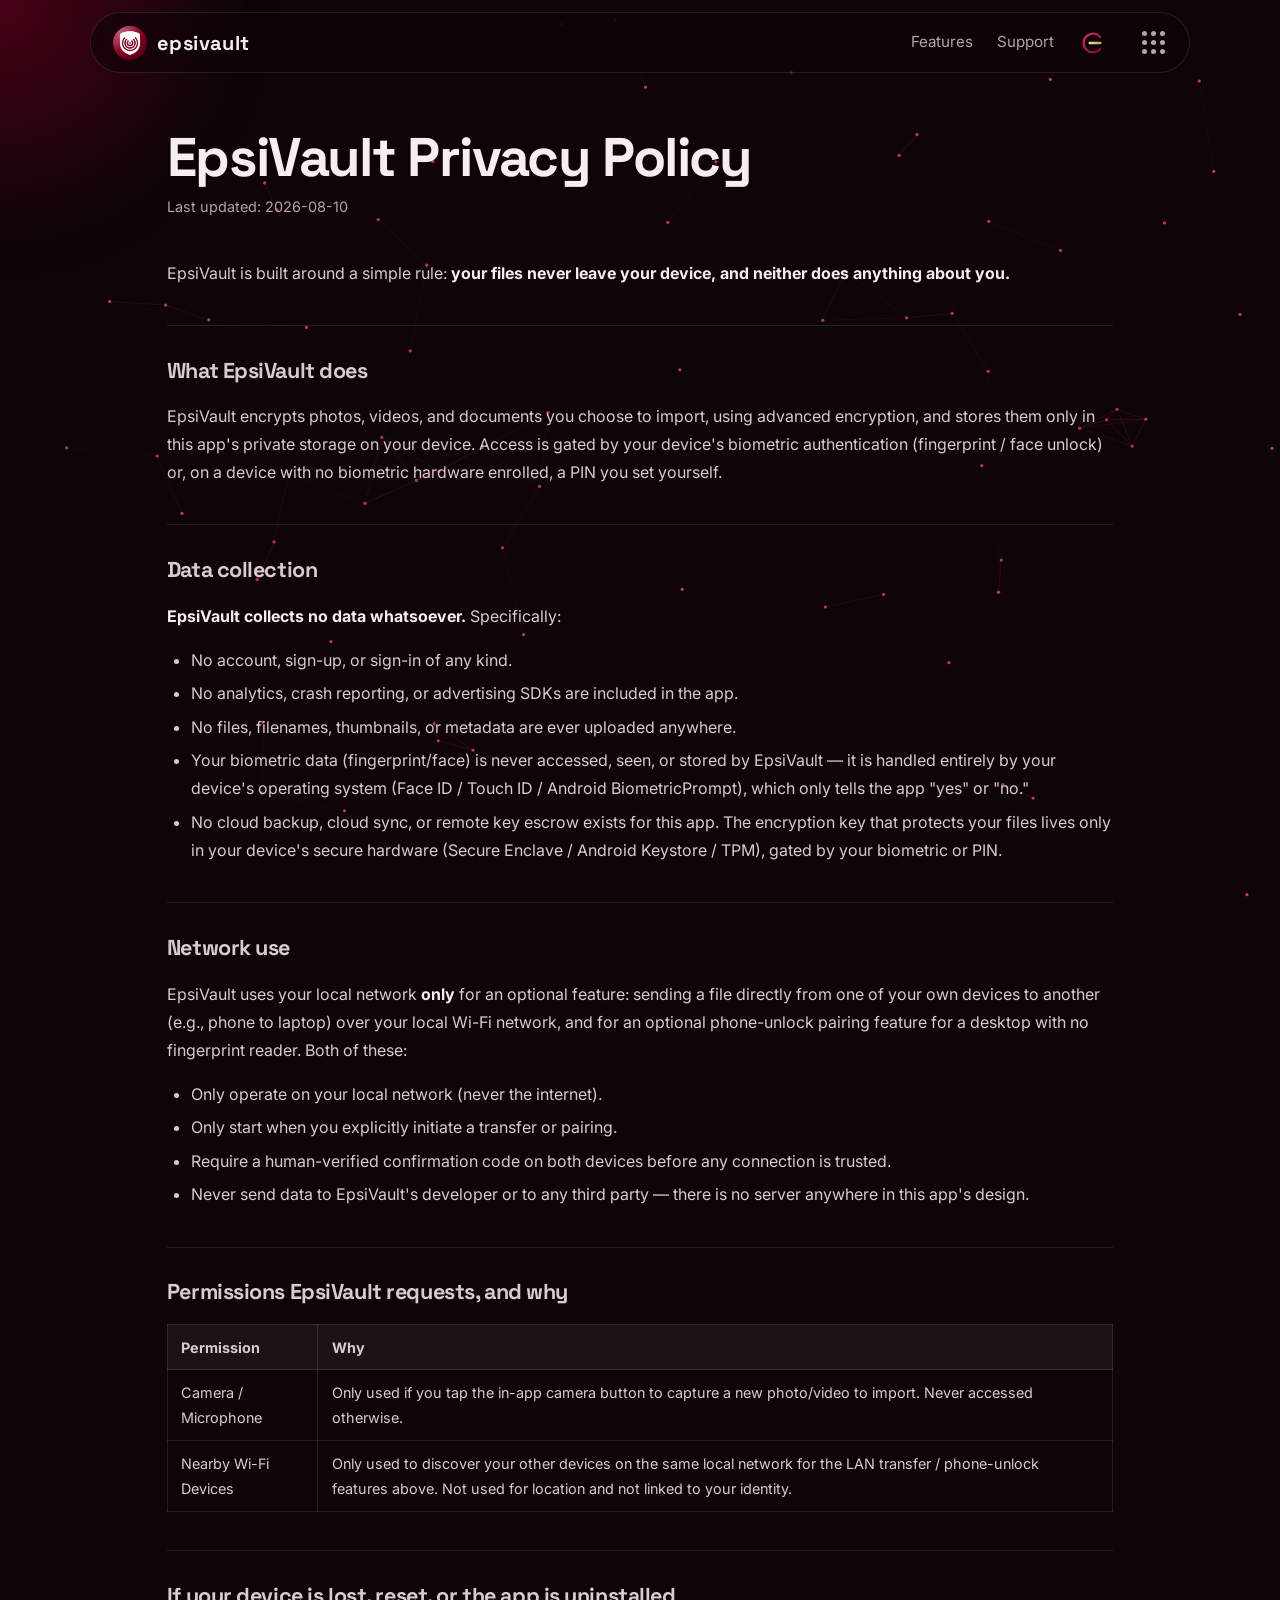
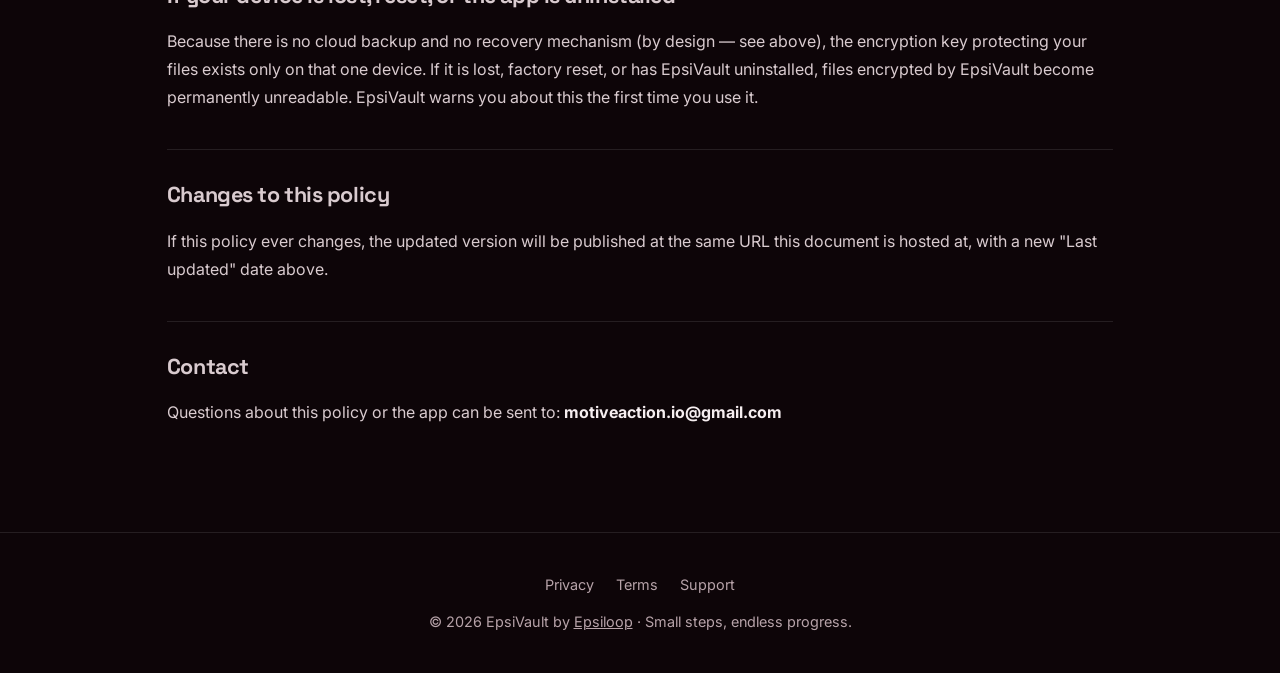
==== commit c358ab64: "fix typo" ====
--- a/privacy.html
+++ b/privacy.html
@@ -6,21 +6,21 @@
 <title>Privacy Policy — EpsiVault</title>
 <meta name="description" content="EpsiVault collects no data whatsoever.">
 <meta name="theme-color" content="#800020">
-<link rel="canonical" href="https://epsivalut.epsiloop.io/privacy.html">
+<link rel="canonical" href="https://epsivault.epsiloop.io/privacy.html">
 <meta name="robots" content="index,follow,max-image-preview:large">
 <meta property="og:type" content="website">
 <meta property="og:site_name" content="EpsiVault">
 <meta property="og:title" content="Privacy Policy — EpsiVault">
 <meta property="og:description" content="EpsiVault collects no data whatsoever.">
-<meta property="og:url" content="https://epsivalut.epsiloop.io/privacy.html">
-<meta property="og:image" content="https://epsivalut.epsiloop.io/og-image.png">
+<meta property="og:url" content="https://epsivault.epsiloop.io/privacy.html">
+<meta property="og:image" content="https://epsivault.epsiloop.io/og-image.png">
 <meta property="og:image:width" content="1200">
 <meta property="og:image:height" content="630">
 <meta property="og:locale" content="en_US">
 <meta name="twitter:card" content="summary_large_image">
 <meta name="twitter:title" content="Privacy Policy — EpsiVault">
 <meta name="twitter:description" content="EpsiVault collects no data whatsoever.">
-<meta name="twitter:image" content="https://epsivalut.epsiloop.io/og-image.png">
+<meta name="twitter:image" content="https://epsivault.epsiloop.io/og-image.png">
 <link rel="manifest" href="site.webmanifest">
 <link rel="icon" href="png/epsivault-64.png" type="image/png">
 <link rel="apple-touch-icon" href="png/epsivault-180.png">
@@ -42,7 +42,7 @@
       <button class="apps-btn" aria-label="Our projects" aria-haspopup="true" aria-expanded="false"><i></i><i></i><i></i><i></i><i></i><i></i><i></i><i></i><i></i></button>
       <div class="apps-menu" role="menu">
         <a href="https://motiveaction.epsiloop.io" role="menuitem"><img src="apps/motiveaction.png" alt="" width="56" height="56">Motiveaction</a>
-        <a href="https://epsivalut.epsiloop.io" role="menuitem"><img src="apps/epsivault.png" alt="" width="56" height="56">EpsiVault</a>
+        <a href="https://epsivault.epsiloop.io" role="menuitem"><img src="apps/epsivault.png" alt="" width="56" height="56">EpsiVault</a>
         <a href="https://fraym.epsiloop.io" role="menuitem"><img src="apps/fraym.png" alt="" width="56" height="56">Fraym</a>
       </div>
     </div>
--- a/style.css
+++ b/style.css
@@ -25,6 +25,10 @@
 @keyframes shine{to{background-position:200% center}}
 .lead{max-width:560px;color:var(--mute);margin:28px 0 36px;font-size:1.2rem}
 .cta{display:flex;gap:14px;flex-wrap:wrap}
+.cta-groups{display:flex;flex-direction:column;gap:28px}
+.cta-label{color:var(--mute);letter-spacing:.2em;text-transform:uppercase;font-size:.75rem;margin-bottom:12px}
+.center .cta-groups,.center .cta-group{align-items:center}
+.center .cta{justify-content:center}
 .dl-note{color:var(--mute);font-size:.85rem;margin-top:16px}
 .scroll{position:absolute;bottom:28px;left:50%;width:22px;height:36px;border:2px solid var(--line);border-radius:12px}
 .scroll::after{content:"";position:absolute;left:50%;top:6px;width:3px;height:7px;margin-left:-1.5px;background:var(--pink);border-radius:2px;animation:wheel 1.6s infinite}
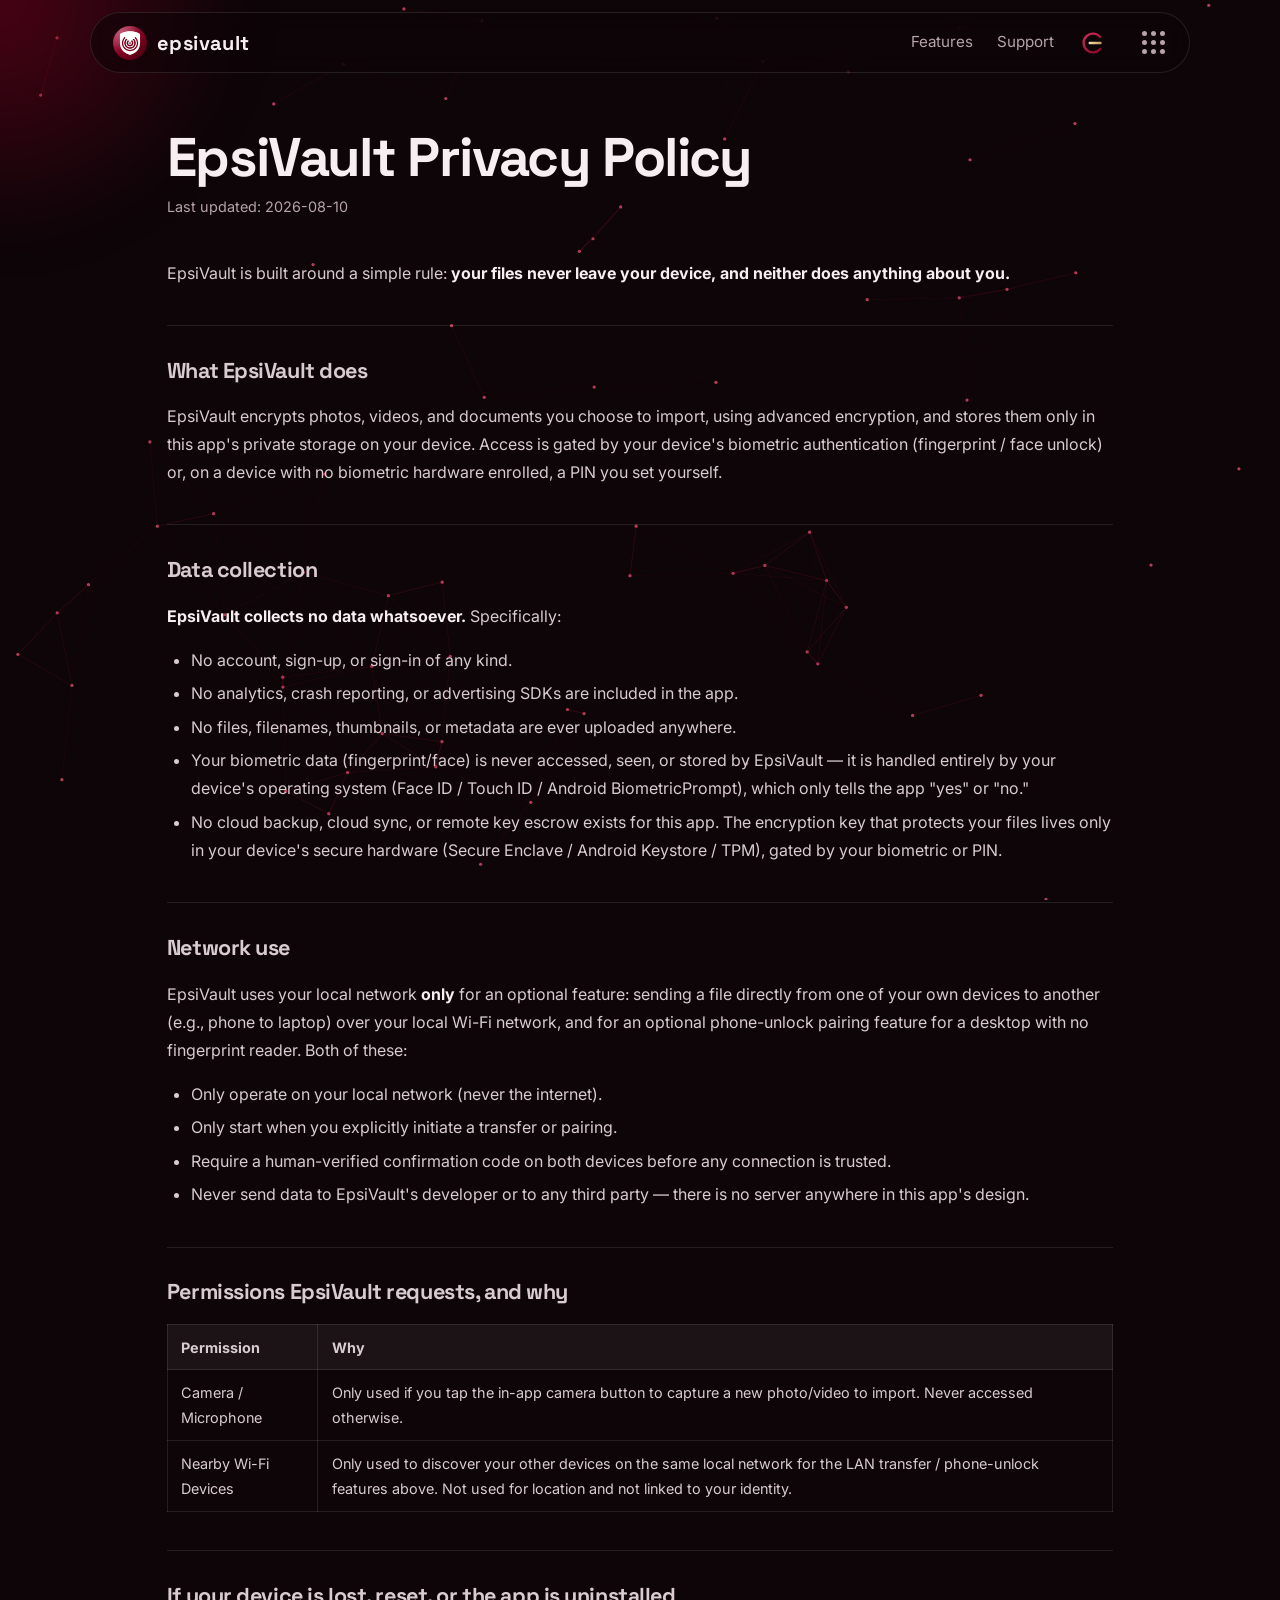
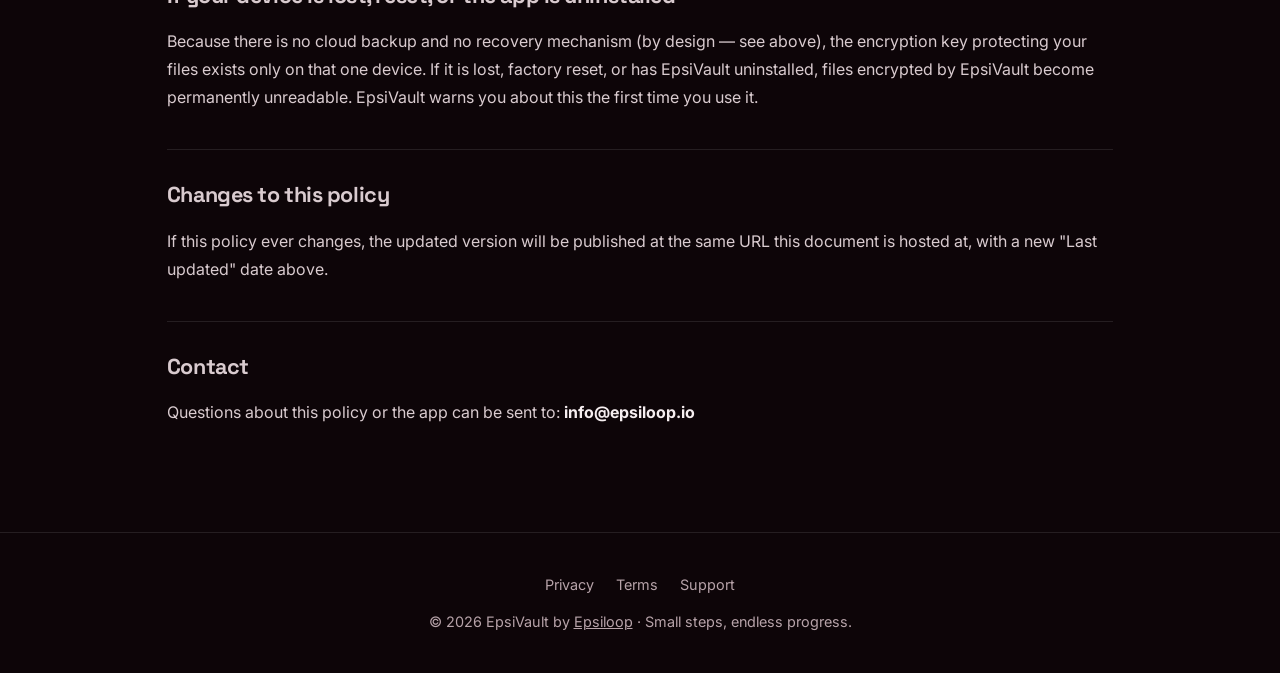
==== commit a76a7296: "fix email" ====
--- a/privacy.html
+++ b/privacy.html
@@ -69,7 +69,7 @@
 <h2>Changes to this policy</h2>
 <p>If this policy ever changes, the updated version will be published at the same URL this document is hosted at, with a new "Last updated" date above.</p>
 <h2>Contact</h2>
-<p>Questions about this policy or the app can be sent to: <strong>motiveaction.io@gmail.com</strong></p>
+<p>Questions about this policy or the app can be sent to: <strong>info@epsiloop.io</strong></p>
   </div>
 </main>
 
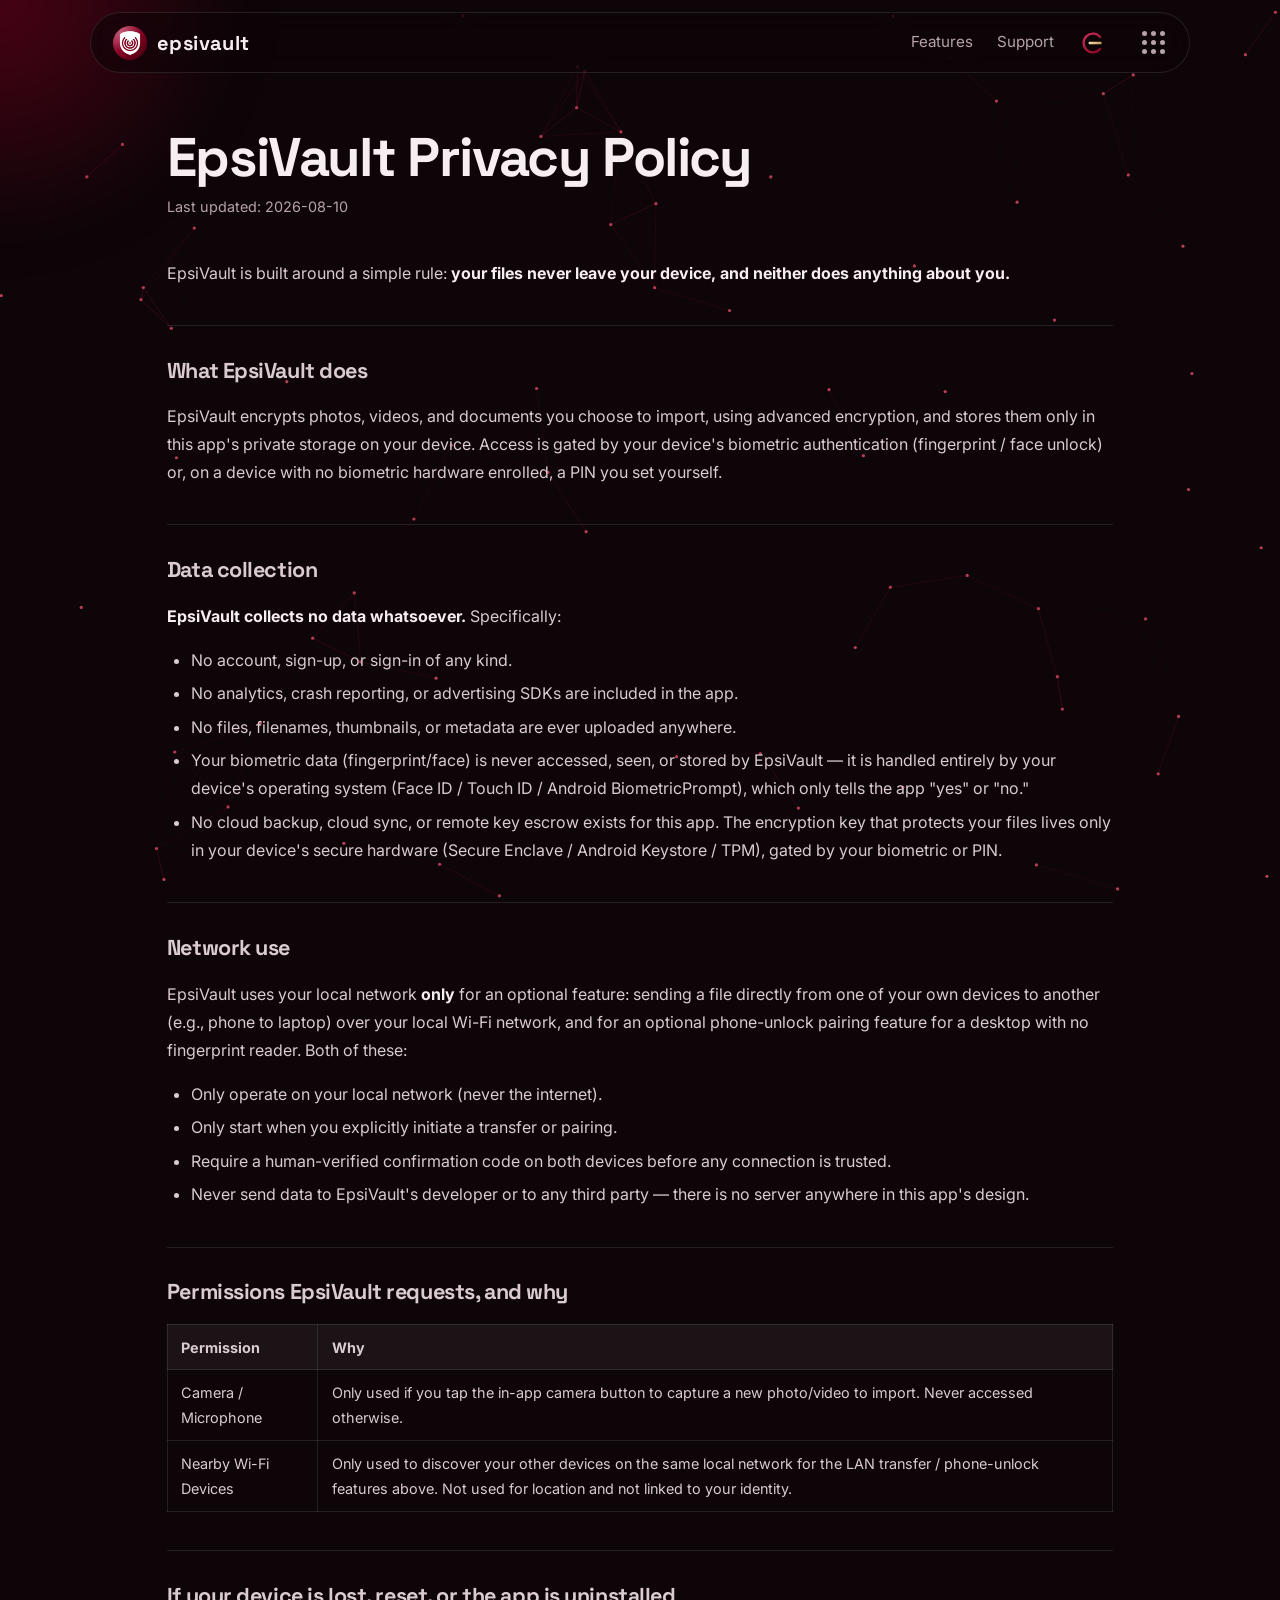
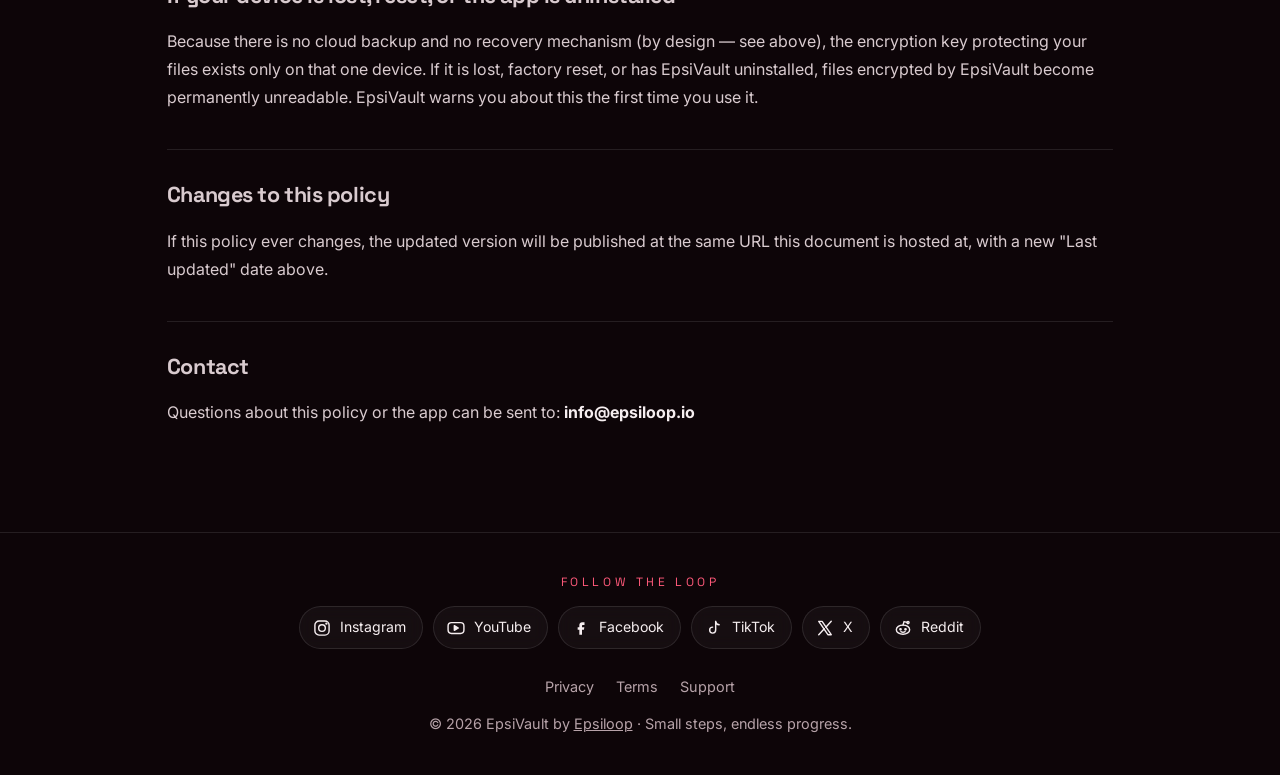
==== commit 080583ef: "add new social links" ====
--- a/privacy.html
+++ b/privacy.html
@@ -74,7 +74,8 @@
 </main>
 
 <footer>
-  <div class="links"><a href="privacy.html">Privacy</a><a href="terms.html">Terms</a><a href="support.html">Support</a></div>
+  <div class="social-wrap"><p class="social-title">Follow the loop</p><div class="social"><a href="https://www.instagram.com/epsiloop.io" target="_blank" rel="noopener noreferrer" style="--c:#e1306c" aria-label="Epsiloop on Instagram"><svg viewBox="0 0 24 24" fill="none" stroke="currentColor" stroke-width="1.7" stroke-linecap="round" stroke-linejoin="round" aria-hidden="true"><rect x="3.5" y="3.5" width="17" height="17" rx="5"/><circle cx="12" cy="12" r="4"/><circle cx="17.3" cy="6.7" r=".6" fill="currentColor"/></svg><span>Instagram</span></a><a href="https://www.youtube.com/@epsiloop" target="_blank" rel="noopener noreferrer" style="--c:#ff2d2d" aria-label="Epsiloop on YouTube"><svg viewBox="0 0 24 24" fill="none" stroke="currentColor" stroke-width="1.7" stroke-linecap="round" stroke-linejoin="round" aria-hidden="true"><rect x="2.5" y="5.5" width="19" height="13" rx="4"/><path d="M10 9.2v5.6l4.8-2.8z" fill="currentColor"/></svg><span>YouTube</span></a><a href="https://www.facebook.com/profile.php?id=61596055442899" target="_blank" rel="noopener noreferrer" style="--c:#4c8dff" aria-label="Epsiloop on Facebook"><svg viewBox="0 0 24 24" fill="none" stroke="currentColor" stroke-width="1.7" stroke-linecap="round" stroke-linejoin="round" aria-hidden="true"><path d="M14 8.5h2.2V5h-2.7C11 5 10 6.6 10 8.6V11H8v3.2h2V20h3.2v-5.8h2.3l.5-3.2h-2.8V9.2c0-.5.3-.7.8-.7z" fill="currentColor" stroke="none"/></svg><span>Facebook</span></a><a href="https://www.tiktok.com/@epsiloop" target="_blank" rel="noopener noreferrer" style="--c:#25f4ee" aria-label="Epsiloop on TikTok"><svg viewBox="0 0 24 24" fill="none" stroke="currentColor" stroke-width="1.7" stroke-linecap="round" stroke-linejoin="round" aria-hidden="true"><path d="M14 4v10.5a3.6 3.6 0 1 1-3.6-3.6M14 4c.3 2.3 1.9 3.9 4.2 4.1"/></svg><span>TikTok</span></a><a href="https://x.com/epsiloopio" target="_blank" rel="noopener noreferrer" style="--c:#ffffff" aria-label="Epsiloop on X"><svg viewBox="0 0 24 24" fill="none" stroke="currentColor" stroke-width="1.7" stroke-linecap="round" stroke-linejoin="round" aria-hidden="true"><path d="M4.5 4h4l11 16h-4z"/><path d="M4.5 20l6.6-7M13 11l6.5-7"/></svg><span>X</span></a><a href="https://www.reddit.com/r/epsiloop/" target="_blank" rel="noopener noreferrer" style="--c:#ff6a2b" aria-label="Epsiloop on Reddit"><svg viewBox="0 0 24 24" fill="none" stroke="currentColor" stroke-width="1.7" stroke-linecap="round" stroke-linejoin="round" aria-hidden="true"><ellipse cx="12" cy="14" rx="8" ry="5.5"/><circle cx="9" cy="13.5" r=".8" fill="currentColor"/><circle cx="15" cy="13.5" r=".8" fill="currentColor"/><path d="M9.5 16.3c1.5 1 3.5 1 5 0M12 8.5l1.2-4.2 3.6.9"/><circle cx="18" cy="5.5" r="1.3"/></svg><span>Reddit</span></a></div></div>
+    <div class="links"><a href="privacy.html">Privacy</a><a href="terms.html">Terms</a><a href="support.html">Support</a></div>
   © <span id="y"></span> EpsiVault by <a href="https://epsiloop.io" style="color:inherit">Epsiloop</a> · Small steps, endless progress.
 </footer>
 <script src="script.js"></script>
--- a/style.css
+++ b/style.css
@@ -165,3 +165,14 @@
 .dl-opts a svg{width:18px;height:18px;flex:none;transition:transform .25s}
 .dl-opts a:hover svg{transform:translateY(2px)}
 @media(max-width:600px){.dl{width:100%}}
+
+/* Social links */
+.social-wrap{margin-bottom:26px}
+.social-title{font-family:"Space Grotesk",sans-serif;font-size:.75rem;letter-spacing:.3em;text-transform:uppercase;color:var(--pink,var(--ep-accent,#ff5a7a));margin-bottom:14px}
+.social{display:flex;flex-wrap:wrap;gap:10px;justify-content:center}
+.social a{--c:#ff5a7a;display:inline-flex;align-items:center;gap:8px;padding:9px 16px 9px 12px;border-radius:999px;color:var(--text,var(--ep-text,#f6eef0))!important;text-decoration:none;font-size:.88rem;
+  background:rgba(255,255,255,.04);border:1px solid rgba(255,255,255,.1);backdrop-filter:blur(8px);transition:transform .25s,border-color .25s,box-shadow .25s,background .25s}
+.social a svg{width:20px;height:20px;transition:color .25s,transform .25s}
+.social a:hover,.social a:focus-visible{transform:translateY(-3px);border-color:var(--c);background:color-mix(in srgb,var(--c) 14%,transparent);box-shadow:0 8px 26px color-mix(in srgb,var(--c) 40%,transparent)}
+.social a:hover svg{color:var(--c);transform:scale(1.15) rotate(-6deg)}
+@media(max-width:520px){.social a span{display:none}.social a{padding:11px}.social a svg{width:22px;height:22px}}
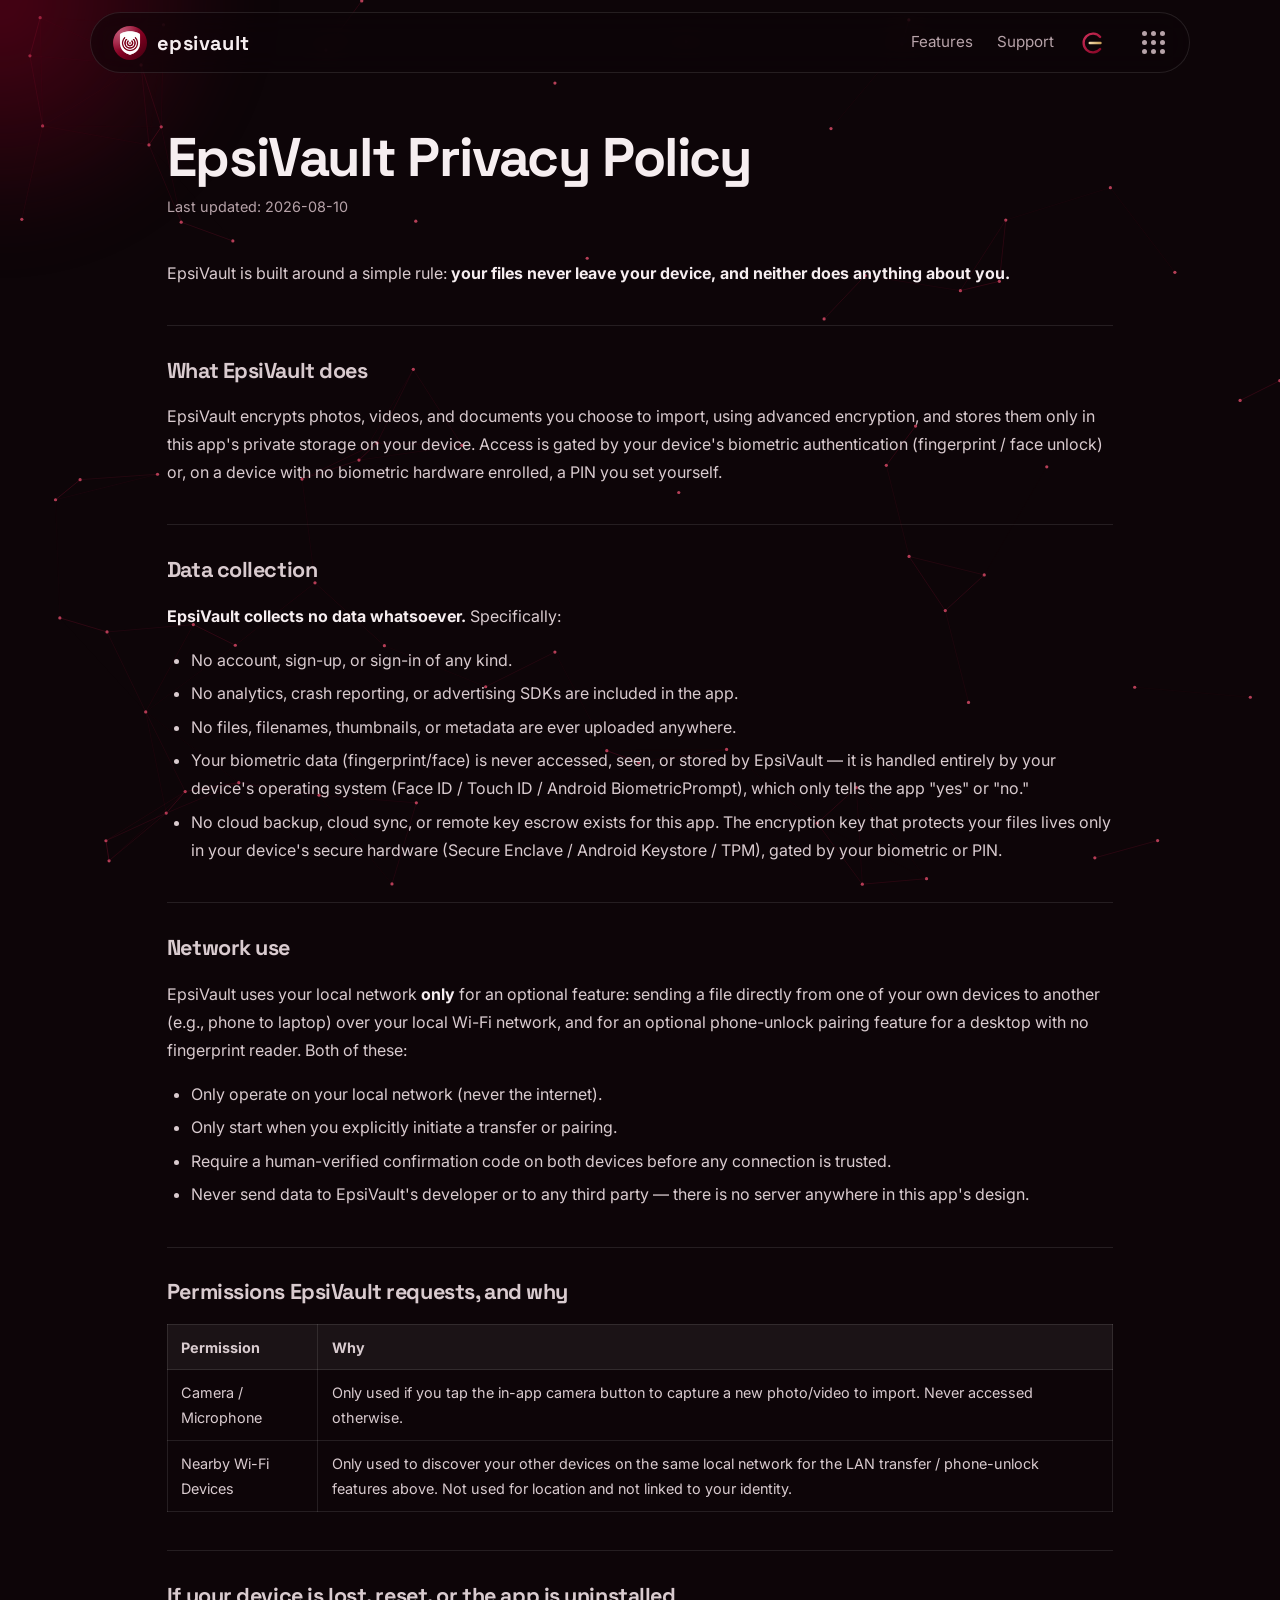
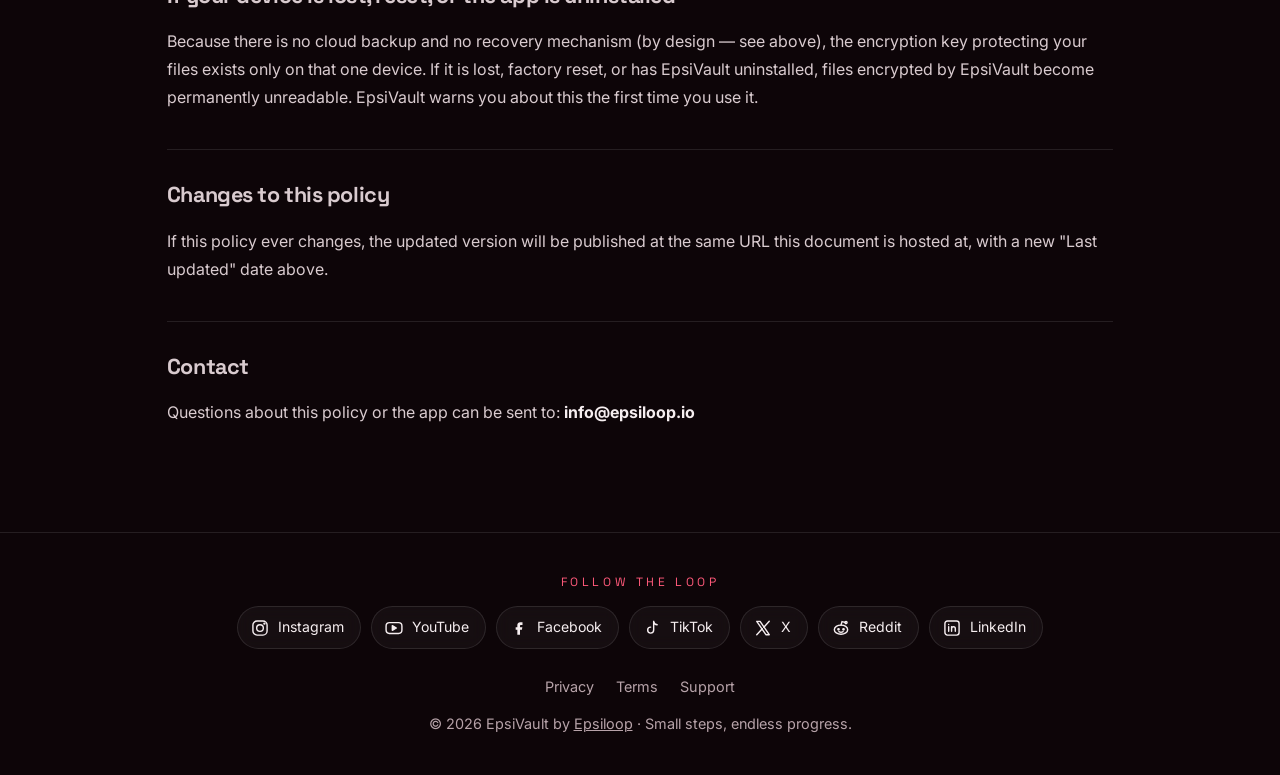
==== commit 6bf81302: "add google analytics" ====
--- a/privacy.html
+++ b/privacy.html
@@ -1,6 +1,9 @@
 <!doctype html>
 <html lang="en">
 <head>
+  <!-- Google Tag Manager -->
+  <script>(function(w,d,s,l,i){w[l]=w[l]||[];w[l].push({"gtm.start":new Date().getTime(),event:"gtm.js"});var f=d.getElementsByTagName(s)[0],j=d.createElement(s),dl=l!="dataLayer"?"&l="+l:"";j.async=true;j.src="https://www.googletagmanager.com/gtm.js?id="+i+dl;f.parentNode.insertBefore(j,f);})(window,document,"script","dataLayer","GTM-TGGK56BC");</script>
+  <!-- End Google Tag Manager -->
 <meta charset="utf-8">
 <meta name="viewport" content="width=device-width,initial-scale=1">
 <title>Privacy Policy — EpsiVault</title>
@@ -22,6 +25,9 @@
 <meta name="twitter:description" content="EpsiVault collects no data whatsoever.">
 <meta name="twitter:image" content="https://epsivault.epsiloop.io/og-image.png">
 <link rel="manifest" href="site.webmanifest">
+<meta property="og:image:alt" content="EpsiVault — Privacy Policy">
+<meta name="twitter:image:alt" content="EpsiVault — Privacy Policy">
+<script type="application/ld+json">{"@context": "https://schema.org", "@type": "BreadcrumbList", "itemListElement": [{"@type": "ListItem", "position": 1, "name": "EpsiVault", "item": "https://epsivault.epsiloop.io/"}, {"@type": "ListItem", "position": 2, "name": "EpsiVault Privacy Policy", "item": "https://epsivault.epsiloop.io/privacy.html"}]}</script>
 <link rel="icon" href="png/epsivault-64.png" type="image/png">
 <link rel="apple-touch-icon" href="png/epsivault-180.png">
 <link rel="preconnect" href="https://fonts.googleapis.com">
@@ -30,6 +36,9 @@
 <link rel="stylesheet" href="style.css">
 </head>
 <body>
+<!-- Google Tag Manager (noscript) -->
+<noscript><iframe src="https://www.googletagmanager.com/ns.html?id=GTM-TGGK56BC" height="0" width="0" style="display:none;visibility:hidden"></iframe></noscript>
+<!-- End Google Tag Manager (noscript) -->
 <canvas id="bg" aria-hidden="true"></canvas>
 <div class="glow" aria-hidden="true"></div>
 
@@ -74,7 +83,7 @@
 </main>
 
 <footer>
-  <div class="social-wrap"><p class="social-title">Follow the loop</p><div class="social"><a href="https://www.instagram.com/epsiloop.io" target="_blank" rel="noopener noreferrer" style="--c:#e1306c" aria-label="Epsiloop on Instagram"><svg viewBox="0 0 24 24" fill="none" stroke="currentColor" stroke-width="1.7" stroke-linecap="round" stroke-linejoin="round" aria-hidden="true"><rect x="3.5" y="3.5" width="17" height="17" rx="5"/><circle cx="12" cy="12" r="4"/><circle cx="17.3" cy="6.7" r=".6" fill="currentColor"/></svg><span>Instagram</span></a><a href="https://www.youtube.com/@epsiloop" target="_blank" rel="noopener noreferrer" style="--c:#ff2d2d" aria-label="Epsiloop on YouTube"><svg viewBox="0 0 24 24" fill="none" stroke="currentColor" stroke-width="1.7" stroke-linecap="round" stroke-linejoin="round" aria-hidden="true"><rect x="2.5" y="5.5" width="19" height="13" rx="4"/><path d="M10 9.2v5.6l4.8-2.8z" fill="currentColor"/></svg><span>YouTube</span></a><a href="https://www.facebook.com/profile.php?id=61596055442899" target="_blank" rel="noopener noreferrer" style="--c:#4c8dff" aria-label="Epsiloop on Facebook"><svg viewBox="0 0 24 24" fill="none" stroke="currentColor" stroke-width="1.7" stroke-linecap="round" stroke-linejoin="round" aria-hidden="true"><path d="M14 8.5h2.2V5h-2.7C11 5 10 6.6 10 8.6V11H8v3.2h2V20h3.2v-5.8h2.3l.5-3.2h-2.8V9.2c0-.5.3-.7.8-.7z" fill="currentColor" stroke="none"/></svg><span>Facebook</span></a><a href="https://www.tiktok.com/@epsiloop" target="_blank" rel="noopener noreferrer" style="--c:#25f4ee" aria-label="Epsiloop on TikTok"><svg viewBox="0 0 24 24" fill="none" stroke="currentColor" stroke-width="1.7" stroke-linecap="round" stroke-linejoin="round" aria-hidden="true"><path d="M14 4v10.5a3.6 3.6 0 1 1-3.6-3.6M14 4c.3 2.3 1.9 3.9 4.2 4.1"/></svg><span>TikTok</span></a><a href="https://x.com/epsiloopio" target="_blank" rel="noopener noreferrer" style="--c:#ffffff" aria-label="Epsiloop on X"><svg viewBox="0 0 24 24" fill="none" stroke="currentColor" stroke-width="1.7" stroke-linecap="round" stroke-linejoin="round" aria-hidden="true"><path d="M4.5 4h4l11 16h-4z"/><path d="M4.5 20l6.6-7M13 11l6.5-7"/></svg><span>X</span></a><a href="https://www.reddit.com/r/epsiloop/" target="_blank" rel="noopener noreferrer" style="--c:#ff6a2b" aria-label="Epsiloop on Reddit"><svg viewBox="0 0 24 24" fill="none" stroke="currentColor" stroke-width="1.7" stroke-linecap="round" stroke-linejoin="round" aria-hidden="true"><ellipse cx="12" cy="14" rx="8" ry="5.5"/><circle cx="9" cy="13.5" r=".8" fill="currentColor"/><circle cx="15" cy="13.5" r=".8" fill="currentColor"/><path d="M9.5 16.3c1.5 1 3.5 1 5 0M12 8.5l1.2-4.2 3.6.9"/><circle cx="18" cy="5.5" r="1.3"/></svg><span>Reddit</span></a></div></div>
+  <div class="social-wrap"><p class="social-title">Follow the loop</p><div class="social"><a href="https://www.instagram.com/epsiloop.io" target="_blank" rel="noopener noreferrer" style="--c:#e1306c" aria-label="Epsiloop on Instagram"><svg viewBox="0 0 24 24" fill="none" stroke="currentColor" stroke-width="1.7" stroke-linecap="round" stroke-linejoin="round" aria-hidden="true"><rect x="3.5" y="3.5" width="17" height="17" rx="5"/><circle cx="12" cy="12" r="4"/><circle cx="17.3" cy="6.7" r=".6" fill="currentColor"/></svg><span>Instagram</span></a><a href="https://www.youtube.com/@epsiloop" target="_blank" rel="noopener noreferrer" style="--c:#ff2d2d" aria-label="Epsiloop on YouTube"><svg viewBox="0 0 24 24" fill="none" stroke="currentColor" stroke-width="1.7" stroke-linecap="round" stroke-linejoin="round" aria-hidden="true"><rect x="2.5" y="5.5" width="19" height="13" rx="4"/><path d="M10 9.2v5.6l4.8-2.8z" fill="currentColor"/></svg><span>YouTube</span></a><a href="https://www.facebook.com/profile.php?id=61596055442899" target="_blank" rel="noopener noreferrer" style="--c:#4c8dff" aria-label="Epsiloop on Facebook"><svg viewBox="0 0 24 24" fill="none" stroke="currentColor" stroke-width="1.7" stroke-linecap="round" stroke-linejoin="round" aria-hidden="true"><path d="M14 8.5h2.2V5h-2.7C11 5 10 6.6 10 8.6V11H8v3.2h2V20h3.2v-5.8h2.3l.5-3.2h-2.8V9.2c0-.5.3-.7.8-.7z" fill="currentColor" stroke="none"/></svg><span>Facebook</span></a><a href="https://www.tiktok.com/@epsiloop" target="_blank" rel="noopener noreferrer" style="--c:#25f4ee" aria-label="Epsiloop on TikTok"><svg viewBox="0 0 24 24" fill="none" stroke="currentColor" stroke-width="1.7" stroke-linecap="round" stroke-linejoin="round" aria-hidden="true"><path d="M14 4v10.5a3.6 3.6 0 1 1-3.6-3.6M14 4c.3 2.3 1.9 3.9 4.2 4.1"/></svg><span>TikTok</span></a><a href="https://x.com/epsiloopio" target="_blank" rel="noopener noreferrer" style="--c:#ffffff" aria-label="Epsiloop on X"><svg viewBox="0 0 24 24" fill="none" stroke="currentColor" stroke-width="1.7" stroke-linecap="round" stroke-linejoin="round" aria-hidden="true"><path d="M4.5 4h4l11 16h-4z"/><path d="M4.5 20l6.6-7M13 11l6.5-7"/></svg><span>X</span></a><a href="https://www.reddit.com/r/epsiloop/" target="_blank" rel="noopener noreferrer" style="--c:#ff6a2b" aria-label="Epsiloop on Reddit"><svg viewBox="0 0 24 24" fill="none" stroke="currentColor" stroke-width="1.7" stroke-linecap="round" stroke-linejoin="round" aria-hidden="true"><ellipse cx="12" cy="14" rx="8" ry="5.5"/><circle cx="9" cy="13.5" r=".8" fill="currentColor"/><circle cx="15" cy="13.5" r=".8" fill="currentColor"/><path d="M9.5 16.3c1.5 1 3.5 1 5 0M12 8.5l1.2-4.2 3.6.9"/><circle cx="18" cy="5.5" r="1.3"/></svg><span>Reddit</span></a><a href="https://www.linkedin.com/company/epsiloop-io" target="_blank" rel="noopener noreferrer" style="--c:#0a66c2" aria-label="Epsiloop on LinkedIn"><svg viewBox="0 0 24 24" fill="none" stroke="currentColor" stroke-width="1.7" stroke-linecap="round" stroke-linejoin="round" aria-hidden="true"><rect x="3.5" y="3.5" width="17" height="17" rx="3"/><path d="M8 10.5V16M8 7.8v.1M11.5 16v-5.5M11.5 13c0-1.6 1-2.6 2.4-2.6s2.1 1 2.1 2.5V16"/></svg><span>LinkedIn</span></a></div></div>
     <div class="links"><a href="privacy.html">Privacy</a><a href="terms.html">Terms</a><a href="support.html">Support</a></div>
   © <span id="y"></span> EpsiVault by <a href="https://epsiloop.io" style="color:inherit">Epsiloop</a> · Small steps, endless progress.
 </footer>
